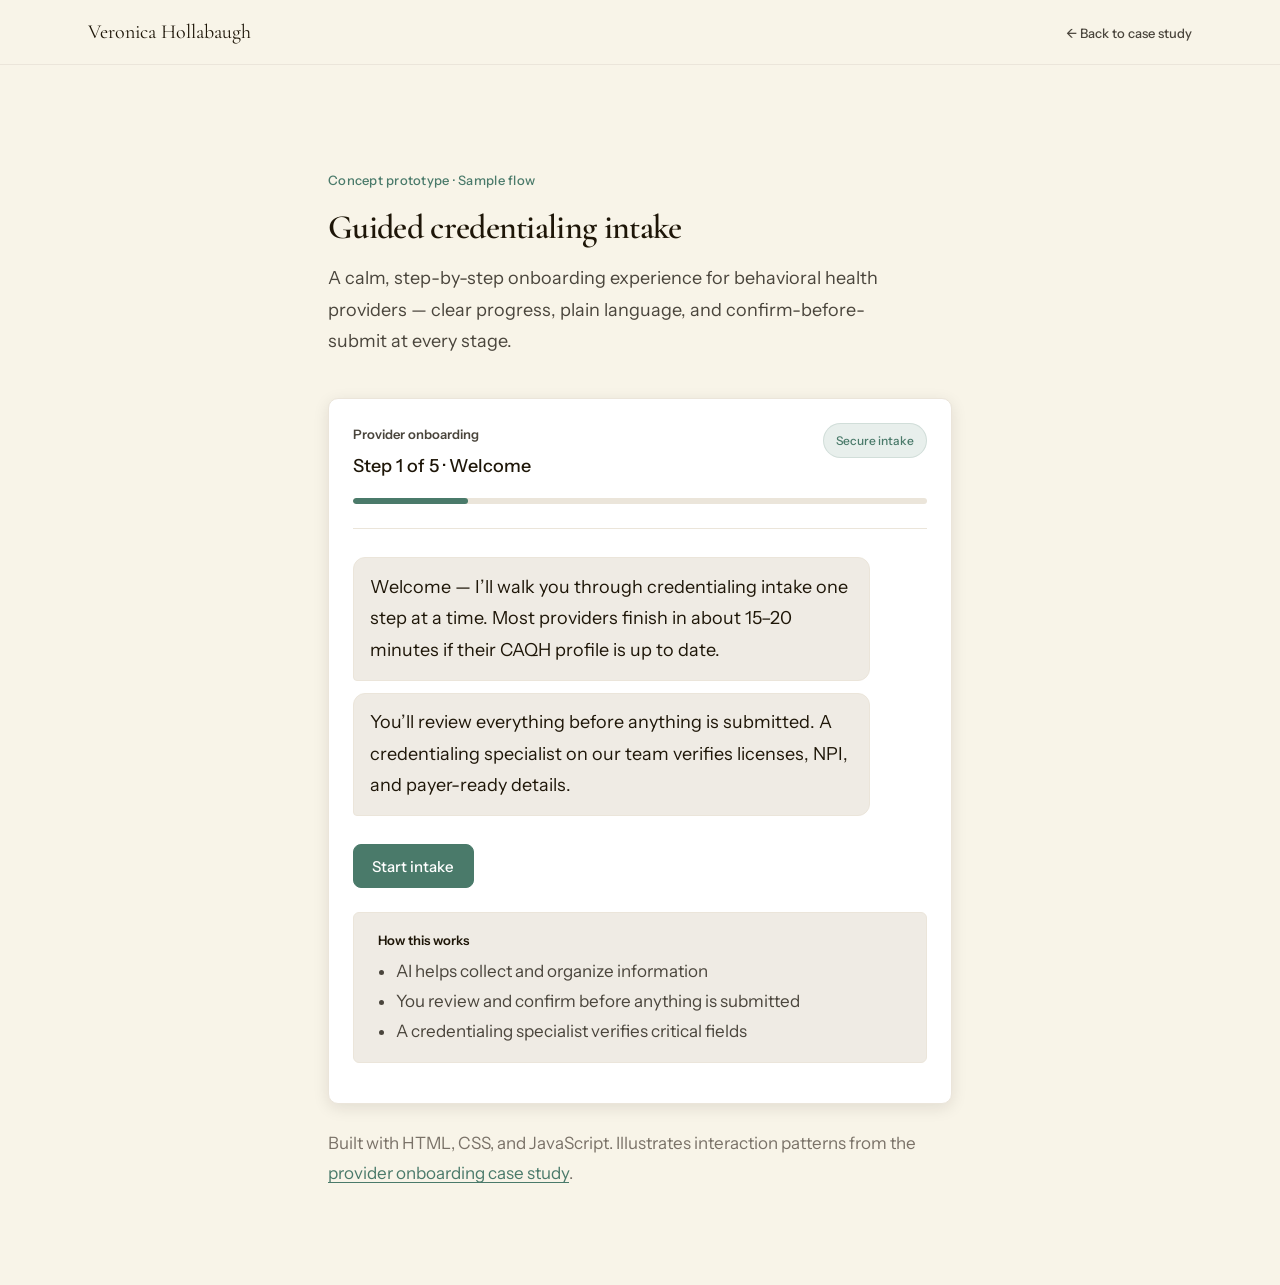
==== onboarding-demo.html @ d5c89fd4 "Add files via upload" ====
<!DOCTYPE html>
<html lang="en">
<head>
  <meta charset="UTF-8">
  <meta name="viewport" content="width=device-width, initial-scale=1.0">
  <meta name="description" content="Interactive concept prototype — AI-assisted conversational provider onboarding intake.">
  <title>Onboarding Prototype — Veronica Hollabaugh</title>
  <link rel="preconnect" href="https://fonts.googleapis.com">
  <link rel="preconnect" href="https://fonts.gstatic.com" crossorigin>
  <link href="https://fonts.googleapis.com/css2?family=Cormorant+Garamond:ital,wght@0,300;0,400;0,600;1,300;1,400&family=DM+Mono:wght@400;500&family=Instrument+Sans:wght@400;500&display=swap" rel="stylesheet">
  <link rel="stylesheet" href="styles.css">
</head>
<body class="demo-page">

  <header class="site-header is-scrolled">
    <div class="container header-inner">
      <a class="logo" href="index.html">Veronica Hollabaugh</a>
      <nav class="site-nav" aria-label="Demo">
        <ul>
          <li><a href="index.html#case-onboarding">← Back to case study</a></li>
        </ul>
      </nav>
    </div>
  </header>

  <main class="demo-main" id="main">
    <div class="container demo-container">
      <div class="demo-intro">
        <p class="demo-eyebrow">Concept prototype · Sample flow</p>
        <h1>Guided credentialing intake</h1>
        <p class="demo-lead">A calm, step-by-step onboarding experience for behavioral health providers — clear progress, plain language, and confirm-before-submit at every stage.</p>
      </div>

      <div class="demo-shell" id="demo-app">
        <div class="demo-shell-header">
          <div class="demo-shell-title-row">
            <div>
              <p class="demo-shell-label">Provider onboarding</p>
              <p class="demo-shell-step" id="step-label">Step 1 of 5 · Welcome</p>
            </div>
            <span class="demo-secure-badge">Secure intake</span>
          </div>
          <div class="demo-progress" role="progressbar" aria-valuemin="0" aria-valuemax="100" aria-valuenow="20" id="progress-bar">
            <span class="demo-progress-fill" id="progress-fill"></span>
          </div>
        </div>

        <div class="demo-chat" id="demo-chat" aria-live="polite"></div>

        <div class="demo-actions" id="demo-actions"></div>

        <div class="demo-trust-panel">
          <p class="demo-trust-title">How this works</p>
          <ul class="demo-trust-list">
            <li>AI helps collect and organize information</li>
            <li>You review and confirm before anything is submitted</li>
            <li>A credentialing specialist verifies critical fields</li>
          </ul>
        </div>
      </div>

      <p class="demo-footnote">Built with HTML, CSS, and JavaScript. Illustrates interaction patterns from the <a href="index.html#case-onboarding">provider onboarding case study</a>.</p>
    </div>
  </main>

  <script>
    (function () {
      'use strict';

      var steps = [
        {
          label: 'Step 1 of 5 · Welcome',
          progress: 20,
          messages: [
            { role: 'assistant', text: 'Welcome — I’ll walk you through credentialing intake one step at a time. Most providers finish in about 15–20 minutes if their CAQH profile is up to date.' },
            { role: 'assistant', text: 'You’ll review everything before anything is submitted. A credentialing specialist on our team verifies licenses, NPI, and payer-ready details.' }
          ],
          actions: [{ label: 'Start intake', primary: true, next: 1 }]
        },
        {
          label: 'Step 2 of 5 · NPI',
          progress: 40,
          messages: [
            { role: 'assistant', text: 'I found an NPI linked to your email. Is <strong>1234567890</strong> correct?' }
          ],
          actions: [
            { label: 'Yes, that’s correct', primary: true, next: 2 },
            { label: 'No, let me enter it', next: 2 }
          ]
        },
        {
          label: 'Step 3 of 5 · License',
          progress: 60,
          messages: [
            { role: 'assistant', text: 'Which Ohio license should we use for your primary practice state? This is required for payer enrollment.' },
            { role: 'user', text: 'PMHNP · Ohio · #APR.CNP.0123456' }
          ],
          actions: [{ label: 'Continue', primary: true, next: 3 }]
        },
        {
          label: 'Step 4 of 5 · Documents',
          progress: 80,
          messages: [
            { role: 'assistant', text: 'Upload your malpractice certificate. I’ll extract policy dates for you to review — nothing submits until you confirm.' },
            { role: 'assistant', text: '<em>Demo:</em> Imagine you uploaded <strong>malpractice_certificate.pdf</strong>.' }
          ],
          actions: [{ label: 'Simulate upload & continue', primary: true, next: 4 }]
        },
        {
          label: 'Step 5 of 5 · Review',
          progress: 100,
          messages: [
            { role: 'assistant', text: 'Review extracted fields before submission:' },
            { role: 'assistant', html: '<ul class="demo-review-list"><li><span>NPI</span><strong>1234567890</strong></li><li><span>License</span><strong>APR.CNP.0123456 · OH</strong></li><li><span>Malpractice expires</span><strong>03/2027</strong></li></ul>' },
            { role: 'assistant', text: 'After you confirm, your file moves to ops review. You’ll see status updates — not silent processing.' }
          ],
          actions: [
            { label: 'Confirm & submit to review', primary: true, next: 5 },
            { label: 'Edit a field', next: 2 }
          ]
        },
        {
          label: 'Submitted · Under review',
          progress: 100,
          messages: [
            { role: 'assistant', text: 'Submitted for credentialing review. Current status: <strong>Under ops review</strong>.' },
            { role: 'assistant', text: 'Next: payer enrollment is separate from credentialing submission — you’ll see blockers if anything is missing for first appointment readiness.' }
          ],
          actions: [{ label: 'Restart demo', primary: true, next: 0 }]
        }
      ];

      var current = 0;
      var chatEl = document.getElementById('demo-chat');
      var actionsEl = document.getElementById('demo-actions');
      var stepLabelEl = document.getElementById('step-label');
      var progressFillEl = document.getElementById('progress-fill');
      var progressBarEl = document.getElementById('progress-bar');

      function renderStep(index) {
        var step = steps[index];
        current = index;
        stepLabelEl.textContent = step.label;
        progressFillEl.style.width = step.progress + '%';
        if (progressBarEl) {
          progressBarEl.setAttribute('aria-valuenow', String(step.progress));
        }
        chatEl.innerHTML = '';

        step.messages.forEach(function (msg) {
          var bubble = document.createElement('div');
          bubble.className = 'demo-bubble demo-bubble-' + msg.role;
          if (msg.html) {
            bubble.innerHTML = msg.html;
          } else {
            bubble.innerHTML = msg.text;
          }
          chatEl.appendChild(bubble);
        });

        actionsEl.innerHTML = '';
        step.actions.forEach(function (action) {
          var btn = document.createElement('button');
          btn.type = 'button';
          btn.className = 'demo-btn' + (action.primary ? ' demo-btn-primary' : ' demo-btn-secondary');
          btn.textContent = action.label;
          btn.addEventListener('click', function () {
            renderStep(action.next);
          });
          actionsEl.appendChild(btn);
        });
      }

      renderStep(0);
    })();
  </script>
</body>
</html>
---- styles.css ----
/* ========================================
   Healthcare Portfolio — Hybrid Editorial
   Light base + Rattlesnake Master dark accents
   ======================================== */

:root {
  /* Light canvas */
  --color-bg: #F8F4E8;
  --color-bg-alt: #EFEBE4;
  --color-bg-card: #FFFFFF;
  --color-text: #1E1608;
  --color-text-muted: #4A453C;
  --color-text-light: #7A7268;
  --color-accent: #4A7A6A;
  --color-accent-light: #E8EFEC;
  --color-border: #DDD5C8;
  --color-border-light: #EBE5DA;

  /* Dark specimen palette */
  --ink: #14181a;
  --charcoal: #1c2428;
  --charcoal-deep: #111412;
  --seafoam: #5d8c7a;
  --seafoam-bright: #a8c8b0;
  --silver: #8aacb8;
  --mist: #c4d8e0;
  --dark-text: #e8ede8;
  --dark-text-muted: #dce5dc;
  --dark-text-dim: #8eaab0;
  --dark-border: #2e3830;

  --font-serif: "Cormorant Garamond", Georgia, "Times New Roman", serif;
  --font-mono: "DM Mono", ui-monospace, monospace;
  --font-ui: "Instrument Sans", system-ui, -apple-system, sans-serif;

  /* Type scale */
  --text-base: 1.125rem;   /* 18px — body */
  --text-sm: 1.0625rem;    /* 17px — secondary */
  --text-lead: 1.25rem;    /* 20px — intro paragraphs */
  --line-body: 1.8;
  --line-prose: 1.75;
  --prose-width: 42rem;    /* ~672px reading column */

  --space-xs: 0.5rem;
  --space-sm: 1rem;
  --space-md: 1.5rem;
  --space-lg: 2.5rem;
  --space-xl: 4rem;
  --space-2xl: 6rem;

  --max-width: 72rem;
  --header-height: 4rem;
  --radius: 0.375rem;
  --radius-lg: 0.625rem;

  --shadow-sm: 0 1px 3px rgba(30, 22, 8, 0.06);
  --shadow-md: 0 4px 16px rgba(30, 22, 8, 0.1);

  --transition: 0.2s ease;
}

/* Reset & Base */

*,
*::before,
*::after {
  box-sizing: border-box;
}

html {
  scroll-behavior: smooth;
  scroll-padding-top: calc(var(--header-height) + 1rem);
}

body {
  margin: 0;
  font-family: var(--font-serif);
  font-size: var(--text-base);
  line-height: var(--line-body);
  color: var(--color-text);
  background-color: var(--color-bg);
  -webkit-font-smoothing: antialiased;
}

img {
  max-width: 100%;
  height: auto;
  display: block;
}

a {
  color: var(--color-accent);
  text-decoration-thickness: 1px;
  text-underline-offset: 0.15em;
  transition: color var(--transition);
}

a:hover {
  color: var(--color-text);
}

h1, h2, h3, h4, h5 {
  font-family: var(--font-serif);
  font-weight: 600;
  line-height: 1.15;
  margin: 0 0 var(--space-sm);
}

h1 {
  font-size: clamp(2.25rem, 5vw, 3.5rem);
  letter-spacing: -0.02em;
}

h2 {
  font-size: clamp(1.75rem, 3.5vw, 2.25rem);
  font-weight: 600;
}

h3 {
  font-size: clamp(1.375rem, 2.5vw, 1.625rem);
  font-weight: 600;
}

h4 {
  font-size: 0.8125rem;
  font-family: var(--font-mono);
  font-weight: 500;
  letter-spacing: 0.1em;
  text-transform: uppercase;
}

p {
  margin: 0 0 var(--space-sm);
}

ul, ol {
  margin: 0 0 var(--space-sm);
  padding-left: 1.25rem;
}

li {
  margin-bottom: 0.35rem;
}

li:last-child {
  margin-bottom: 0;
}

/* Utilities */

.container {
  width: 100%;
  max-width: var(--max-width);
  margin: 0 auto;
  padding: 0 var(--space-md);
}

.skip-link {
  position: absolute;
  top: -100%;
  left: var(--space-sm);
  background: var(--color-accent);
  color: #fff;
  padding: var(--space-xs) var(--space-sm);
  border-radius: var(--radius);
  z-index: 200;
  text-decoration: none;
}

.skip-link:focus {
  top: var(--space-sm);
}

.lead {
  font-family: var(--font-serif);
  font-size: var(--text-lead);
  line-height: 1.65;
  color: var(--color-text);
}

/* Readable sans prose — case studies, cards, lists */
.prose-ui {
  font-family: var(--font-ui);
  font-size: var(--text-base);
  line-height: var(--line-prose);
  color: var(--color-text-muted);
}

.prose-ui li {
  margin-bottom: 0.45rem;
}

.prose-width {
  max-width: var(--prose-width);
}

.eyebrow {
  font-family: var(--font-mono);
  font-size: 0.62rem;
  font-weight: 500;
  letter-spacing: 0.16em;
  text-transform: uppercase;
  color: var(--color-accent);
  margin-bottom: var(--space-md);
}

.subheading {
  font-family: var(--font-mono);
  font-size: 0.62rem;
  font-weight: 500;
  text-transform: uppercase;
  letter-spacing: 0.14em;
  color: var(--color-text-muted);
  margin-top: var(--space-md);
  margin-bottom: var(--space-xs);
}

.subheading:first-child {
  margin-top: 0;
}

/* Header */

.site-header {
  position: sticky;
  top: 0;
  z-index: 100;
  background: rgba(248, 244, 232, 0.92);
  backdrop-filter: blur(10px);
  border-bottom: 1px solid var(--color-border-light);
  transition: background var(--transition), border-color var(--transition);
}

.site-header--over-dark:not(.is-scrolled) {
  background: rgba(20, 24, 26, 0.72);
  border-bottom-color: rgba(168, 200, 184, 0.12);
}

.site-header--over-dark:not(.is-scrolled) .logo {
  color: var(--dark-text);
}

.site-header--over-dark:not(.is-scrolled) .site-nav a {
  color: rgba(232, 237, 232, 0.88);
}

.site-header--over-dark:not(.is-scrolled) .site-nav a:hover {
  color: var(--seafoam-bright);
}

.site-header--over-dark:not(.is-scrolled) .nav-toggle-bar {
  background: var(--dark-text);
}

.site-header.is-scrolled {
  background: rgba(248, 244, 232, 0.95);
  border-bottom-color: var(--color-border-light);
}

.site-header.is-scrolled .logo {
  color: var(--color-text);
}

.site-header.is-scrolled .site-nav a {
  color: var(--color-text-muted);
}

.site-header.is-scrolled .site-nav a:hover {
  color: var(--color-text);
}

.site-header.is-scrolled .nav-toggle-bar {
  background: var(--color-text);
}

.header-inner {
  display: flex;
  align-items: center;
  justify-content: space-between;
  height: var(--header-height);
}

.logo {
  font-family: var(--font-serif);
  font-size: 1.25rem;
  color: var(--color-text);
  text-decoration: none;
}

.logo:hover {
  color: var(--color-accent);
}

.site-nav ul {
  display: flex;
  gap: var(--space-md);
  list-style: none;
  margin: 0;
  padding: 0;
}

.site-nav a {
  font-family: var(--font-ui);
  font-size: 0.8125rem;
  font-weight: 600;
  letter-spacing: 0.06em;
  text-transform: uppercase;
  color: var(--color-text-muted);
  text-decoration: none;
  transition: color var(--transition);
}

.site-nav a:hover {
  color: var(--color-text);
}

.nav-toggle {
  display: none;
  background: none;
  border: none;
  cursor: pointer;
  padding: var(--space-xs);
  flex-direction: column;
  gap: 6px;
}

.nav-toggle-bar {
  display: block;
  width: 22px;
  height: 2px;
  background: var(--color-text);
  transition: transform var(--transition), opacity var(--transition);
}

/* Hero — dark specimen panel */

.hero-dark {
  position: relative;
  background: var(--charcoal);
  overflow: hidden;
  padding: 0;
  border-bottom: 2px solid var(--dark-border);
}

.hero-dark::before {
  content: '';
  position: absolute;
  inset: 0;
  background-image:
    linear-gradient(rgba(180, 210, 190, 0.06) 1px, transparent 1px),
    linear-gradient(90deg, rgba(180, 210, 190, 0.06) 1px, transparent 1px);
  background-size: 32px 32px;
  pointer-events: none;
}

.hero-wash {
  position: absolute;
  inset: 0;
  background: radial-gradient(ellipse 90% 70% at 30% 80%, rgba(93, 140, 122, 0.14) 0%, transparent 70%);
  pointer-events: none;
}

.hero-illustration {
  position: absolute;
  right: -20px;
  top: 0;
  height: 100%;
  width: 50%;
  max-width: 420px;
  opacity: 0.45;
  pointer-events: none;
}

.hero-dark .hero-inner {
  position: relative;
  z-index: 2;
  max-width: 42rem;
  padding: calc(var(--header-height) + var(--space-xl)) 0 var(--space-lg);
}

.specimen-tag {
  display: inline-flex;
  align-items: center;
  gap: 0.5rem;
  font-family: var(--font-mono);
  font-size: 0.64rem;
  letter-spacing: 0.16em;
  text-transform: uppercase;
  color: var(--seafoam);
  margin-bottom: var(--space-md);
}

.specimen-tag::before {
  content: '';
  display: block;
  width: 20px;
  height: 1px;
  background: var(--seafoam);
}

.hero-dark h1 {
  color: #f0f4f0;
  font-weight: 600;
  line-height: 1.05;
}

.hero-dark .hero-lead {
  font-family: var(--font-ui);
  font-size: var(--text-lead);
  font-weight: 500;
  color: var(--dark-text);
  margin-bottom: var(--space-lg);
  line-height: var(--line-prose);
  max-width: 38rem;
}

.hero-actions {
  display: flex;
  flex-wrap: wrap;
  gap: var(--space-sm);
}

/* Facts band */

.facts-band {
  position: relative;
  z-index: 2;
  background: var(--charcoal-deep);
  border-top: 1px solid var(--dark-border);
}

.facts-band-inner {
  display: grid;
  grid-template-columns: repeat(3, 1fr);
  gap: var(--space-md);
  padding: var(--space-md) 0;
}

.fact-item {
  display: flex;
  flex-direction: column;
  gap: 0.25rem;
}

.fact-label {
  font-family: var(--font-mono);
  font-size: 0.58rem;
  letter-spacing: 0.14em;
  text-transform: uppercase;
  color: var(--dark-text-dim);
}

.fact-value {
  font-family: var(--font-serif);
  font-size: var(--text-base);
  font-weight: 300;
  color: var(--mist);
  line-height: 1.45;
}

.hero-inner {
  max-width: 46rem;
}

.hero-lead {
  font-size: var(--text-lead);
  color: var(--color-text-muted);
  margin-bottom: var(--space-lg);
  line-height: var(--line-body);
}

/* Buttons */

.btn {
  display: inline-block;
  font-family: var(--font-mono);
  font-size: 0.62rem;
  font-weight: 500;
  letter-spacing: 0.1em;
  text-transform: uppercase;
  padding: 0.75rem 1.35rem;
  border-radius: var(--radius);
  text-decoration: none;
  transition: background var(--transition), color var(--transition), border-color var(--transition);
}

.btn-primary {
  background: var(--color-accent);
  color: #fff;
}

.btn-primary:hover {
  background: var(--color-text);
  color: #fff;
}

.btn-secondary {
  background: transparent;
  color: var(--color-text);
  border: 1px solid var(--color-border);
}

.btn-secondary:hover {
  border-color: var(--color-text);
  color: var(--color-text);
}

.btn-on-dark.btn-primary {
  background: var(--seafoam);
  color: #fff;
}

.btn-on-dark.btn-primary:hover {
  background: var(--seafoam-bright);
  color: var(--charcoal-deep);
}

.btn-on-dark.btn-secondary {
  color: var(--dark-text);
  border-color: rgba(168, 200, 184, 0.35);
}

.btn-on-dark.btn-secondary:hover {
  border-color: var(--seafoam-bright);
  color: var(--seafoam-bright);
}

/* Sections */

.section {
  padding: var(--space-xl) 0;
}

.section-alt {
  background: var(--color-bg-alt);
}

.section-header {
  margin-bottom: var(--space-lg);
  max-width: var(--prose-width);
}

.section-desc {
  font-family: var(--font-ui);
  color: var(--color-text-muted);
  font-size: var(--text-base);
  line-height: var(--line-prose);
  margin-bottom: 0;
}

/* Problem framing — provider onboarding focus */

.problem-framing-grid {
  display: grid;
  grid-template-columns: repeat(3, 1fr);
  gap: var(--space-md);
  margin-bottom: var(--space-md);
}

.problem-framing-card {
  background: var(--color-bg-card);
  border: 1px solid var(--color-border-light);
  border-top: 3px solid var(--color-accent);
  border-radius: var(--radius-lg);
  padding: var(--space-md);
}

.problem-framing-card h3 {
  font-size: 1.125rem;
  margin-bottom: var(--space-xs);
}

.problem-framing-card p {
  font-family: var(--font-ui);
  font-size: var(--text-sm);
  line-height: var(--line-prose);
  color: var(--color-text-muted);
  margin: 0;
}

.problem-framing-note {
  font-family: var(--font-ui);
  font-size: var(--text-sm);
  font-style: italic;
  color: var(--color-text-light);
  max-width: var(--prose-width);
  margin: 0;
  line-height: var(--line-prose);
}

/* Work flagship callout */

.work-flagship-callout {
  background: var(--charcoal);
  color: var(--dark-text);
  border: 1px solid var(--dark-border);
  border-radius: var(--radius-lg);
  padding: var(--space-md) var(--space-lg);
  margin-bottom: var(--space-lg);
}

.work-flagship-label {
  font-family: var(--font-mono);
  font-size: 0.58rem;
  font-weight: 500;
  letter-spacing: 0.14em;
  text-transform: uppercase;
  color: var(--seafoam);
  margin: 0 0 var(--space-xs);
}

.work-flagship-title {
  font-family: var(--font-serif);
  font-size: 1.375rem;
  font-weight: 600;
  color: #f0f4f0;
  margin: 0 0 var(--space-xs);
}

.work-flagship-desc {
  font-family: var(--font-ui);
  font-size: var(--text-base);
  line-height: var(--line-prose);
  color: var(--dark-text-muted);
  margin: 0 0 var(--space-md);
  max-width: 42rem;
}

.work-flagship-actions {
  display: flex;
  flex-wrap: wrap;
  gap: var(--space-sm);
}

.demo-launch-wrap {
  margin: var(--space-md) 0 0;
}

.validate-intro {
  font-family: var(--font-ui);
  font-size: var(--text-base);
  line-height: var(--line-prose);
  color: var(--color-text-muted);
  margin-bottom: var(--space-sm);
}

/* Interactive onboarding demo page — calm, light, trustworthy */

.demo-page {
  background: var(--color-bg);
}

.demo-page .site-nav ul {
  margin: 0;
  padding: 0;
  list-style: none;
}

.demo-page .site-nav a {
  font-family: var(--font-ui);
  font-size: 0.8125rem;
  font-weight: 500;
  letter-spacing: 0;
  text-transform: none;
  text-decoration: none;
  color: var(--color-text-muted);
}

.demo-page .site-nav a:hover {
  color: var(--color-accent);
}

.demo-main {
  padding: calc(var(--header-height) + var(--space-lg)) 0 var(--space-2xl);
}

.demo-container {
  max-width: 42rem;
}

.demo-intro {
  margin-bottom: var(--space-lg);
}

.demo-eyebrow {
  font-family: var(--font-ui);
  font-size: 0.8125rem;
  font-weight: 500;
  letter-spacing: 0.02em;
  text-transform: none;
  color: var(--color-accent);
  margin: 0 0 var(--space-sm);
}

.demo-intro h1 {
  font-size: clamp(1.75rem, 4vw, 2.125rem);
  margin-bottom: var(--space-sm);
  color: var(--color-text);
}

.demo-lead {
  font-family: var(--font-ui);
  font-size: var(--text-base);
  line-height: var(--line-prose);
  color: var(--color-text-muted);
  margin: 0;
  max-width: 36rem;
}

.demo-shell {
  background: var(--color-bg-card);
  border: 1px solid var(--color-border-light);
  border-radius: var(--radius-lg);
  box-shadow: var(--shadow-md);
  padding: var(--space-md) var(--space-md) var(--space-lg);
  margin-bottom: var(--space-md);
}

.demo-shell-header {
  margin-bottom: var(--space-md);
  padding-bottom: var(--space-md);
  border-bottom: 1px solid var(--color-border-light);
}

.demo-shell-title-row {
  display: flex;
  align-items: flex-start;
  justify-content: space-between;
  gap: var(--space-sm);
  margin-bottom: var(--space-sm);
}

.demo-shell-label {
  font-family: var(--font-ui);
  font-size: 0.8125rem;
  font-weight: 600;
  letter-spacing: 0;
  text-transform: none;
  color: var(--color-text-muted);
  margin: 0;
}

.demo-shell-step {
  font-family: var(--font-ui);
  font-size: var(--text-base);
  font-weight: 500;
  color: var(--color-text);
  margin: 0.2rem 0 0;
}

.demo-secure-badge {
  flex-shrink: 0;
  font-family: var(--font-ui);
  font-size: 0.75rem;
  font-weight: 500;
  color: var(--color-accent);
  background: var(--color-accent-light);
  border: 1px solid rgba(74, 122, 106, 0.15);
  border-radius: 100px;
  padding: 0.35rem 0.75rem;
}

.demo-progress {
  height: 6px;
  background: var(--color-border-light);
  border-radius: 100px;
  overflow: hidden;
}

.demo-progress-fill {
  display: block;
  height: 100%;
  width: 20%;
  background: var(--color-accent);
  border-radius: 100px;
  transition: width 0.3s ease;
}

.demo-chat {
  display: flex;
  flex-direction: column;
  gap: 0.75rem;
  min-height: 14rem;
  margin-bottom: var(--space-md);
  padding: 0.25rem 0;
}

.demo-bubble {
  font-family: var(--font-ui);
  font-size: var(--text-base);
  line-height: var(--line-prose);
  padding: 0.85rem 1rem;
  border-radius: 0.75rem;
  max-width: 90%;
}

.demo-bubble-assistant {
  align-self: flex-start;
  background: var(--color-bg-alt);
  border: 1px solid var(--color-border-light);
  color: var(--color-text);
  border-bottom-left-radius: 0.25rem;
}

.demo-bubble-user {
  align-self: flex-end;
  background: var(--color-accent-light);
  border: 1px solid rgba(74, 122, 106, 0.18);
  color: var(--color-text);
  border-bottom-right-radius: 0.25rem;
}

.demo-review-list {
  list-style: none;
  margin: 0;
  padding: 0;
}

.demo-review-list li {
  display: flex;
  justify-content: space-between;
  gap: 1rem;
  padding: 0.5rem 0;
  border-bottom: 1px solid var(--color-border-light);
  font-size: var(--text-sm);
}

.demo-review-list li:last-child {
  border-bottom: none;
}

.demo-review-list li span {
  color: var(--color-text-muted);
}

.demo-review-list li strong {
  font-weight: 600;
  color: var(--color-text);
}

.demo-actions {
  display: flex;
  flex-wrap: wrap;
  gap: 0.65rem;
  margin-bottom: var(--space-md);
}

.demo-btn {
  font-family: var(--font-ui);
  font-size: 0.9375rem;
  font-weight: 500;
  letter-spacing: 0;
  text-transform: none;
  padding: 0.7rem 1.15rem;
  border-radius: 0.5rem;
  cursor: pointer;
  border: 1px solid var(--color-border);
  background: var(--color-bg-card);
  color: var(--color-text);
  transition: background var(--transition), border-color var(--transition), color var(--transition);
}

.demo-btn-primary {
  background: var(--color-accent);
  border-color: var(--color-accent);
  color: #fff;
}

.demo-btn-primary:hover {
  background: #3d6658;
  border-color: #3d6658;
}

.demo-btn-secondary:hover {
  border-color: var(--color-accent);
  color: var(--color-accent);
  background: var(--color-accent-light);
}

.demo-trust-panel {
  background: var(--color-bg-alt);
  border: 1px solid var(--color-border-light);
  border-radius: var(--radius);
  padding: var(--space-sm) var(--space-md);
}

.demo-trust-title {
  font-family: var(--font-ui);
  font-size: 0.8125rem;
  font-weight: 600;
  color: var(--color-text);
  margin: 0 0 0.35rem;
}

.demo-trust-list {
  margin: 0;
  padding-left: 1.15rem;
  font-family: var(--font-ui);
  font-size: var(--text-sm);
  line-height: 1.6;
  color: var(--color-text-muted);
}

.demo-trust-list li {
  margin-bottom: 0.2rem;
}

.demo-trust-list li:last-child {
  margin-bottom: 0;
}

.demo-footnote {
  font-family: var(--font-ui);
  font-size: var(--text-sm);
  color: var(--color-text-light);
  margin: 0;
}

.demo-footnote a {
  color: var(--color-accent);
}

.case-tabs {
  margin-top: var(--space-md);
}

.case-tabs__bar {
  display: flex;
  flex-wrap: nowrap;
  gap: 0;
  margin-bottom: var(--space-lg);
  border-bottom: 1px solid var(--color-border-light);
  position: sticky;
  top: calc(var(--header-height) - 1px);
  z-index: 20;
  background: var(--color-bg-alt);
  padding-top: 0.25rem;
  overflow-x: auto;
  -webkit-overflow-scrolling: touch;
  scrollbar-width: none;
}

.case-tabs__bar::-webkit-scrollbar {
  display: none;
}

.case-tab {
  font-family: var(--font-mono);
  font-size: 0.58rem;
  font-weight: 500;
  letter-spacing: 0.08em;
  text-transform: uppercase;
  color: var(--color-text-muted);
  background: none;
  border: none;
  border-bottom: 2px solid transparent;
  margin-bottom: -1px;
  padding: 0.75rem 1rem;
  cursor: pointer;
  transition: color var(--transition), border-color var(--transition);
  white-space: nowrap;
}

.case-tab:hover {
  color: var(--color-text);
}

.case-tab[aria-selected="true"] {
  color: var(--color-accent);
  border-bottom-color: var(--color-accent);
}

.case-tab:focus-visible {
  outline: 2px solid var(--color-accent);
  outline-offset: 2px;
}

.case-tabs__panels {
  display: grid;
  grid-template-columns: 1fr;
  align-items: start;
}

.case-tab-panel {
  grid-row: 1;
  grid-column: 1;
  display: none;
  min-width: 0;
}

.case-tab-panel.is-active {
  display: block;
}

.case-tab-panel .case-study {
  padding-top: 0;
  border-top: none;
}

/* About */

.about-grid {
  display: grid;
  grid-template-columns: 1fr 1fr;
  gap: var(--space-xl);
  align-items: start;
}

.about-intro {
  max-width: var(--prose-width);
}

.about-intro p:last-child {
  font-family: var(--font-ui);
  font-size: var(--text-base);
  line-height: var(--line-prose);
  color: var(--color-text-muted);
}

.detail-list {
  list-style: none;
  padding: 0;
}

.detail-list li {
  padding: 0.4rem 0;
  border-bottom: 1px solid var(--color-border-light);
  font-family: var(--font-ui);
  font-size: var(--text-sm);
  color: var(--color-text-muted);
}

.detail-list li:last-child {
  border-bottom: none;
}

.tag-list {
  display: flex;
  flex-wrap: wrap;
  gap: 0.5rem;
  list-style: none;
  padding: 0;
  margin: 0;
}

.tag-list li {
  font-family: var(--font-ui);
  font-size: 0.78rem;
  font-weight: 400;
  padding: 0.3em 0.9em;
  background: var(--color-bg-card);
  color: var(--color-accent);
  border: 1px solid var(--color-border-light);
  border-radius: 2px;
  margin: 0;
  letter-spacing: 0.01em;
}

/* Where I Design */

.where-grid {
  display: grid;
  grid-template-columns: repeat(2, 1fr);
  gap: var(--space-md);
}

.where-label {
  display: block;
  font-family: var(--font-mono);
  font-size: 0.62rem;
  font-weight: 500;
  letter-spacing: 0.14em;
  text-transform: uppercase;
  color: var(--color-accent);
  margin-bottom: var(--space-xs);
}

.where-card {
  background: var(--color-bg-card);
  border: 1px solid var(--color-border-light);
  border-top: 3px solid var(--color-accent);
  border-radius: var(--radius-lg);
  padding: var(--space-md);
}

.where-card::after {
  content: none;
}

.where-card .where-label {
  font-family: var(--font-serif);
  font-size: 1.375rem;
  font-weight: 600;
  letter-spacing: -0.01em;
  text-transform: none;
  color: var(--color-text);
}

.where-card p {
  font-family: var(--font-ui);
  font-size: var(--text-base);
  color: var(--color-text-muted);
  margin: 0;
  line-height: var(--line-prose);
}

/* What Makes My Work Different */

.differentiator-list {
  list-style: none;
  padding: 0;
  margin: 0;
  display: grid;
  gap: var(--space-md);
  max-width: var(--prose-width);
}

.differentiator-list li {
  background: var(--color-bg-card);
  border: 1px solid var(--color-border-light);
  border-radius: var(--radius-lg);
  padding: var(--space-md) var(--space-md) var(--space-md) calc(var(--space-md) + 0.5rem);
  border-left: 3px solid var(--color-accent);
  margin: 0;
}

.differentiator-list strong {
  display: block;
  font-family: var(--font-serif);
  font-size: 1.125rem;
  font-weight: 600;
  color: var(--color-text);
  margin-bottom: 0.4rem;
}

.differentiator-list p {
  font-family: var(--font-ui);
  font-size: var(--text-base);
  color: var(--color-text-muted);
  margin: 0;
  line-height: var(--line-prose);
}

/* Dark panels */

.dark-panel {
  background: var(--charcoal);
  border: 1px solid var(--dark-border);
  border-radius: var(--radius-lg);
  padding: var(--space-lg);
  margin-bottom: var(--space-xl);
  color: var(--dark-text);
}

.dark-panel-flagship {
  background: var(--charcoal);
  position: relative;
  overflow: hidden;
}

.dark-panel-flagship::before {
  content: '';
  position: absolute;
  inset: 0;
  background-image:
    linear-gradient(rgba(180, 210, 190, 0.04) 1px, transparent 1px),
    linear-gradient(90deg, rgba(180, 210, 190, 0.04) 1px, transparent 1px);
  background-size: 32px 32px;
  pointer-events: none;
}

.dark-panel-case {
  margin-top: var(--space-md);
}

.dark-panel .case-header h3,
.dark-panel .flagship-content h3 {
  color: #f0f4f0;
}

.dark-panel .flagship-content h3 a,
.dark-panel .case-header h3 a {
  color: #f0f4f0;
  text-decoration: none;
}

.dark-panel .flagship-content h3 a:hover {
  color: var(--seafoam-bright);
}

.case-summary-dark,
.flagship-desc {
  color: var(--dark-text-muted);
}

.dark-panel .case-header .case-summary-dark,
.dark-panel .case-header .case-context {
  font-family: var(--font-ui);
  font-size: var(--text-base);
  font-weight: 400;
  font-style: normal;
  color: var(--dark-text);
  line-height: var(--line-prose);
  max-width: var(--prose-width);
}

.dark-panel .flagship-desc {
  font-family: var(--font-ui);
  font-size: var(--text-base);
  line-height: var(--line-prose);
  margin-bottom: var(--space-md);
}

.card-meta-dark {
  color: var(--seafoam) !important;
  font-family: var(--font-mono);
  font-size: 0.58rem !important;
  letter-spacing: 0.14em;
}

.diagram-caption-dark {
  color: var(--dark-text-dim) !important;
  font-family: var(--font-mono);
  font-size: 0.58rem !important;
  letter-spacing: 0.14em;
}

/* Flagship Case Study */

.flagship-case {
  position: relative;
  z-index: 1;
  background: transparent;
  border: none;
  border-radius: 0;
  padding: 0;
  margin-bottom: 0;
  box-shadow: none;
}

.flagship-label {
  font-family: var(--font-mono);
  font-size: 0.58rem;
  font-weight: 500;
  letter-spacing: 0.16em;
  text-transform: uppercase;
  color: var(--seafoam);
  margin-bottom: var(--space-md);
  display: inline-flex;
  align-items: center;
  gap: 0.5rem;
}

.flagship-label::before {
  content: '';
  display: block;
  width: 16px;
  height: 1px;
  background: var(--seafoam);
}

.flagship-label-concept {
  color: var(--silver);
}

.flagship-label-concept::before {
  background: var(--silver);
}

.flagship-subtitle {
  font-family: var(--font-serif);
  font-size: var(--text-lead);
  font-weight: 300;
  font-style: italic;
  color: var(--seafoam-bright);
  line-height: 1.55;
  margin-bottom: var(--space-sm);
}

.case-subtitle {
  font-family: var(--font-serif);
  font-size: var(--text-base);
  font-weight: 300;
  font-style: italic;
  color: var(--color-text-muted);
  line-height: 1.65;
  margin-top: 0.25rem;
}

.case-subtitle-dark {
  color: var(--seafoam-bright);
  font-family: var(--font-ui);
  font-size: var(--text-lead);
  font-weight: 400;
  font-style: normal;
  line-height: var(--line-prose);
}

.case-context {
  font-family: var(--font-ui);
  font-size: var(--text-sm);
  line-height: var(--line-prose);
  margin-top: 0.75rem;
  margin-bottom: 0;
}

.dark-panel-concept {
  border-color: rgba(138, 172, 184, 0.25);
}

.onboarding-preview-flow .pipeline-node {
  font-size: 0.75rem;
}

.onboarding-pathway {
  flex-wrap: wrap;
  gap: 0.35rem;
}

.onboarding-pathway .pipeline-node {
  min-width: 6.5rem;
  flex: 0 1 auto;
  font-size: 0.75rem;
}

.dark-panel-inset {
  margin-top: var(--space-lg);
  margin-bottom: var(--space-lg);
  background: var(--charcoal-deep);
  border-color: var(--dark-border);
}

.section-label-dark {
  font-family: var(--font-mono);
  font-size: 0.62rem;
  font-weight: 500;
  letter-spacing: 0.14em;
  text-transform: uppercase;
  color: var(--seafoam);
  margin-bottom: var(--space-md);
}

/* Automation boundaries */

.boundary-grid {
  display: grid;
  grid-template-columns: 1fr 1fr;
  gap: var(--space-md);
}

.boundary-heading {
  font-family: var(--font-mono);
  font-size: 0.58rem;
  letter-spacing: 0.12em;
  text-transform: uppercase;
  color: var(--dark-text-dim);
  margin-bottom: var(--space-sm);
}

.boundary-list {
  list-style: none;
  padding: 0;
  margin: 0;
}

.boundary-list li {
  font-family: var(--font-ui);
  font-size: var(--text-base);
  color: var(--dark-text-muted);
  padding: 0.45rem 0;
  padding-left: 1rem;
  position: relative;
  border-bottom: 1px solid var(--dark-border);
  margin: 0;
  line-height: var(--line-prose);
}

.boundary-list li::before {
  content: "→";
  position: absolute;
  left: 0;
  color: var(--seafoam);
  font-size: 0.75rem;
}

.boundary-list li:last-child {
  border-bottom: none;
}

.boundary-col-ai .boundary-heading {
  color: var(--seafoam);
}

.boundary-col-human .boundary-heading {
  color: var(--silver);
}

/* Interaction patterns */

.pattern-list {
  list-style: none;
  padding: 0;
  margin: 0;
  counter-reset: patterns;
}

.pattern-list li {
  padding: var(--space-sm) 0;
  border-bottom: 1px solid var(--color-border-light);
  margin: 0;
  counter-increment: patterns;
}

.pattern-list li:last-child {
  border-bottom: none;
}

.pattern-list strong {
  display: block;
  font-family: var(--font-serif);
  font-size: 1.0625rem;
  font-weight: 600;
  color: var(--color-text);
  margin-bottom: 0.3rem;
}

.pattern-list strong::before {
  content: counter(patterns, decimal-leading-zero) " · ";
  font-family: var(--font-mono);
  font-size: 0.62rem;
  letter-spacing: 0.06em;
  color: var(--color-accent);
}

.pattern-list p {
  font-family: var(--font-ui);
  font-size: var(--text-base);
  color: var(--color-text-muted);
  margin: 0;
  line-height: var(--line-prose);
}

/* Decision list */
.decision-list {
  list-style: none;
  padding: 0;
  margin: 0;
}

.decision-list li {
  font-family: var(--font-ui);
  font-size: var(--text-base);
  line-height: var(--line-prose);
  color: var(--color-text-muted);
  padding: 0.65rem 0;
  border-bottom: 1px solid var(--color-border-light);
  margin: 0;
}

.decision-list li:last-child {
  border-bottom: none;
}

.decision-list strong {
  font-family: var(--font-ui);
  font-weight: 600;
  color: var(--color-text);
}

/* Conversion funnel */
.funnel-note {
  font-family: var(--font-mono);
  font-size: 0.58rem;
  letter-spacing: 0.08em;
  text-transform: uppercase;
  color: var(--color-text-light);
  margin-bottom: var(--space-sm);
}

.funnel-diagram {
  display: flex;
  align-items: stretch;
  flex-wrap: wrap;
  gap: 0.35rem;
  margin-bottom: var(--space-sm);
}

.funnel-step {
  flex: 1;
  min-width: 7rem;
  background: var(--color-bg-card);
  border: 1px solid var(--color-border-light);
  border-radius: var(--radius);
  padding: 0.65rem 0.75rem;
}

.funnel-step-start {
  border-top: 3px solid var(--color-accent);
}

.funnel-step-goal {
  border-color: var(--color-accent);
  background: var(--color-accent-light);
}

.funnel-label {
  display: block;
  font-family: var(--font-serif);
  font-size: 0.9375rem;
  font-weight: 600;
  color: var(--color-text);
  margin-bottom: 0.25rem;
}

.funnel-detail {
  display: block;
  font-family: var(--font-ui);
  font-size: 0.8125rem;
  color: var(--color-text-muted);
  line-height: 1.4;
}

.funnel-risk {
  color: var(--color-accent);
  font-size: 0.75rem;
}

.funnel-arrow {
  align-self: center;
  width: 1rem;
  height: 2px;
  background: var(--color-border);
  flex-shrink: 0;
  position: relative;
}

.funnel-arrow::after {
  content: "";
  position: absolute;
  right: 0;
  top: 50%;
  transform: translateY(-50%);
  border: 4px solid transparent;
  border-left-color: var(--color-border);
}

.funnel-insight {
  font-family: var(--font-ui);
  font-size: var(--text-sm);
  font-style: italic;
  color: var(--color-text-muted);
  margin: 0;
  line-height: var(--line-prose);
}

/* Case study kit — journey, diagnostic, trust, human-owned */
.case-study-kit {
  margin-top: var(--space-lg);
  margin-bottom: var(--space-lg);
}

.kit-intro {
  font-family: var(--font-ui);
  font-size: var(--text-sm);
  color: var(--dark-text-dim);
  margin-bottom: var(--space-md);
  line-height: var(--line-prose);
}

.kit-section-gap {
  margin-top: var(--space-lg);
}

.kit-two-col {
  display: grid;
  grid-template-columns: 1fr 1fr;
  gap: var(--space-lg);
}

/* Provider journey map */
.journey-map {
  display: flex;
  align-items: stretch;
  gap: 0.25rem;
  overflow-x: auto;
  padding-bottom: var(--space-xs);
}

.journey-stage {
  flex: 1;
  min-width: 7.5rem;
  background: rgba(28, 36, 40, 0.85);
  border: 1px solid var(--dark-border);
  border-radius: var(--radius);
  padding: 0.65rem 0.75rem;
  display: flex;
  flex-direction: column;
  gap: 0.35rem;
}

.journey-stage-goal {
  border-color: var(--seafoam);
  background: rgba(93, 140, 122, 0.12);
}

.journey-phase {
  font-family: var(--font-mono);
  font-size: 0.58rem;
  font-weight: 500;
  letter-spacing: 0.12em;
  text-transform: uppercase;
  color: var(--seafoam);
}

.journey-goal {
  font-family: var(--font-serif);
  font-size: 0.9375rem;
  font-weight: 600;
  color: var(--cream);
  line-height: 1.25;
}

.journey-feeling {
  font-family: var(--font-ui);
  font-size: 0.75rem;
  color: var(--dark-text-dim);
}

.journey-feeling-risk {
  color: #c4a860;
}

.journey-feeling-good {
  color: var(--seafoam-bright);
}

.journey-touch {
  font-family: var(--font-mono);
  font-size: 0.52rem;
  letter-spacing: 0.04em;
  color: var(--silver);
  margin-top: auto;
  padding-top: 0.25rem;
}

.journey-connector {
  align-self: center;
  width: 0.75rem;
  height: 2px;
  background: var(--dark-border);
  flex-shrink: 0;
  position: relative;
}

.journey-connector::after {
  content: "";
  position: absolute;
  right: 0;
  top: 50%;
  transform: translateY(-50%);
  border: 3px solid transparent;
  border-left-color: var(--dark-border);
}

/* Funnel diagnostic table */
.diagnostic-table-wrap {
  border: 1px solid var(--dark-border);
  border-radius: var(--radius);
  overflow: hidden;
}

.diagnostic-header,
.diagnostic-row {
  display: grid;
  grid-template-columns: 1.1fr 1.3fr 1.4fr;
  gap: var(--space-sm);
  padding: 0.65rem 0.85rem;
  align-items: start;
}

.diagnostic-header {
  background: rgba(17, 20, 18, 0.65);
  font-family: var(--font-mono);
  font-size: 0.52rem;
  font-weight: 500;
  letter-spacing: 0.12em;
  text-transform: uppercase;
  color: var(--dark-text-dim);
  border-bottom: 1px solid var(--dark-border);
}

.diagnostic-row {
  font-family: var(--font-ui);
  font-size: 0.8125rem;
  line-height: 1.45;
  color: var(--dark-text-muted);
  border-bottom: 1px solid var(--dark-border);
}

.diagnostic-row:last-child {
  border-bottom: none;
}

.diagnostic-row-highlight {
  background: rgba(93, 140, 122, 0.08);
  border-left: 3px solid var(--seafoam);
}

.diag-stage {
  font-weight: 500;
  color: var(--dark-text);
}

.diag-signal {
  color: #c4a860;
}

.diag-response {
  color: var(--seafoam-bright);
}

/* Product before / after */
.product-before-after {
  display: grid;
  grid-template-columns: 1fr 1fr;
  gap: var(--space-md);
}

.pba-col {
  border-radius: var(--radius-lg);
  padding: var(--space-md);
  border: 1px solid var(--color-border-light);
}

.pba-before {
  background: var(--color-bg);
}

.pba-after {
  background: var(--color-accent-light);
  border-color: rgba(74, 122, 106, 0.25);
}

.pba-col h5 {
  font-family: var(--font-mono);
  font-size: 0.62rem;
  font-weight: 500;
  letter-spacing: 0.12em;
  text-transform: uppercase;
  margin-bottom: var(--space-sm);
}

.pba-before h5 {
  color: var(--color-text-light);
}

.pba-after h5 {
  color: var(--color-accent);
}

.pba-col ul {
  font-family: var(--font-ui);
  font-size: var(--text-sm);
  line-height: var(--line-prose);
  color: var(--color-text-muted);
  margin: 0;
  padding-left: 1.1rem;
}

.pba-after ul {
  color: var(--color-text);
}

/* Trust language samples */
.trust-samples {
  display: flex;
  flex-direction: column;
  gap: var(--space-sm);
}

.trust-sample {
  margin: 0;
  padding: 0.75rem 0.85rem;
  background: rgba(28, 36, 40, 0.85);
  border-left: 3px solid var(--seafoam);
  border-radius: 0 var(--radius) var(--radius) 0;
}

.trust-context {
  display: block;
  font-family: var(--font-mono);
  font-size: 0.52rem;
  letter-spacing: 0.1em;
  text-transform: uppercase;
  color: var(--seafoam);
  margin-bottom: 0.35rem;
}

.trust-sample p {
  font-family: var(--font-ui);
  font-size: var(--text-sm);
  font-style: italic;
  color: var(--dark-text-muted);
  margin: 0;
  line-height: var(--line-prose);
}

/* Human-owned list */
.human-owned-list {
  list-style: none;
  padding: 0;
  margin: 0;
}

.human-owned-list li {
  font-family: var(--font-ui);
  font-size: var(--text-sm);
  line-height: var(--line-prose);
  color: var(--dark-text-muted);
  padding: 0.55rem 0;
  border-bottom: 1px solid var(--dark-border);
  margin: 0;
}

.human-owned-list li:last-child {
  border-bottom: none;
}

.human-owned-label {
  display: block;
  font-family: var(--font-mono);
  font-size: 0.58rem;
  font-weight: 500;
  letter-spacing: 0.08em;
  text-transform: uppercase;
  color: var(--silver);
  margin-bottom: 0.2rem;
}

/* Prototype screens */

.proto-intro {
  font-family: var(--font-ui);
  font-size: var(--text-sm);
  color: var(--dark-text-dim);
  margin-bottom: var(--space-md);
  line-height: var(--line-prose);
}

.prototype-grid {
  display: grid;
  grid-template-columns: repeat(2, 1fr);
  gap: var(--space-md);
}

.proto-card-wide {
  grid-column: 1 / -1;
}

.proto-progress {
  margin-bottom: var(--space-sm);
}

.proto-progress-label {
  display: block;
  font-family: var(--font-mono);
  font-size: 0.52rem;
  letter-spacing: 0.1em;
  text-transform: uppercase;
  color: var(--dark-text-dim);
  margin-bottom: 0.35rem;
}

.proto-progress-bar {
  display: block;
  height: 3px;
  background: var(--dark-border);
  border-radius: 2px;
  overflow: hidden;
}

.proto-progress-fill {
  display: block;
  height: 100%;
  width: 38%;
  background: var(--seafoam);
  border-radius: 2px;
}

.proto-trust,
.proto-action {
  font-family: var(--font-mono);
  font-size: 0.52rem;
  letter-spacing: 0.06em;
  text-transform: uppercase;
  color: var(--seafoam);
  margin: var(--space-sm) 0 0;
  line-height: 1.5;
}

.proto-action {
  color: var(--silver);
}

.proto-source {
  font-family: var(--font-mono);
  font-size: 0.52rem;
  letter-spacing: 0.06em;
  color: var(--dark-text-dim);
  margin-bottom: var(--space-sm);
}

.proto-meta-row {
  display: flex;
  flex-wrap: wrap;
  gap: 0.75rem;
  font-family: var(--font-mono);
  font-size: 0.52rem;
  letter-spacing: 0.06em;
  text-transform: uppercase;
  color: var(--dark-text-dim);
  margin-bottom: var(--space-sm);
  padding-bottom: var(--space-sm);
  border-bottom: 1px solid var(--dark-border);
}

.proto-bubble strong {
  font-weight: 600;
  color: var(--dark-text);
}

/* Ops review queue mock */
.ops-queue {
  display: flex;
  flex-direction: column;
  gap: 0.5rem;
}

.ops-row {
  display: grid;
  grid-template-columns: 1.4fr 1fr 1.2fr 1fr;
  gap: 0.75rem;
  align-items: center;
  padding: 0.65rem 0.75rem;
  background: rgba(17, 20, 18, 0.5);
  border: 1px solid var(--dark-border);
  border-radius: var(--radius);
  font-size: 0.75rem;
}

.ops-row-active {
  border-color: var(--seafoam);
  background: rgba(93, 140, 122, 0.08);
}

.ops-name {
  display: block;
  font-family: var(--font-serif);
  font-size: 0.875rem;
  color: var(--dark-text);
  margin-bottom: 0.15rem;
}

.ops-id {
  font-family: var(--font-mono);
  font-size: 0.52rem;
  color: var(--dark-text-dim);
  letter-spacing: 0.04em;
}

.ops-status {
  font-family: var(--font-mono);
  font-size: 0.58rem;
  letter-spacing: 0.06em;
  text-transform: uppercase;
  color: var(--seafoam-bright);
}

.ops-flag {
  font-family: var(--font-ui);
  font-size: 0.75rem;
  color: #c4a860;
}

.ops-flag-clear {
  color: var(--dark-text-dim);
}

.ops-assignee {
  font-family: var(--font-mono);
  font-size: 0.52rem;
  color: var(--dark-text-dim);
}

/* Metrics table */
.metrics-intro {
  font-family: var(--font-ui);
  font-size: var(--text-sm);
  color: var(--color-text-muted);
  margin-bottom: var(--space-sm);
}

.metrics-table-wrap {
  overflow-x: auto;
}

.metrics-table {
  width: 100%;
  border-collapse: collapse;
  font-family: var(--font-ui);
  font-size: var(--text-sm);
}

.metrics-table th,
.metrics-table td {
  padding: 0.65rem 0.75rem;
  text-align: left;
  vertical-align: top;
  border-bottom: 1px solid var(--color-border-light);
  line-height: var(--line-prose);
}

.metrics-table th {
  font-family: var(--font-mono);
  font-size: 0.58rem;
  font-weight: 500;
  letter-spacing: 0.1em;
  text-transform: uppercase;
  color: var(--color-accent);
  width: 28%;
}

.metrics-table td:first-child {
  font-weight: 500;
  color: var(--color-text);
  white-space: nowrap;
}

.metrics-table td:last-child {
  color: var(--color-text-muted);
}

.metrics-table tr:last-child th,
.metrics-table tr:last-child td {
  border-bottom: none;
}

.proto-card {
  background: rgba(28, 36, 40, 0.85);
  border: 1px solid var(--dark-border);
  border-radius: var(--radius);
  overflow: hidden;
}

.proto-card-header {
  display: flex;
  flex-direction: column;
  gap: 0.2rem;
  padding: 0.75rem var(--space-sm);
  border-bottom: 1px solid var(--dark-border);
  background: rgba(17, 20, 18, 0.6);
}

.proto-label {
  font-family: var(--font-mono);
  font-size: 0.52rem;
  letter-spacing: 0.14em;
  text-transform: uppercase;
  color: var(--seafoam);
}

.proto-title {
  font-family: var(--font-serif);
  font-size: 1rem;
  font-weight: 600;
  color: var(--cream);
}

.proto-body {
  padding: var(--space-sm);
}

.proto-prompt {
  font-family: var(--font-serif);
  font-size: 0.9375rem;
  color: var(--dark-text);
  margin-bottom: var(--space-sm);
  line-height: 1.4;
}

/* Chat bubbles */

.proto-chat {
  display: flex;
  flex-direction: column;
  gap: 0.5rem;
}

.proto-bubble {
  font-size: 0.8125rem;
  line-height: 1.5;
  padding: 0.55rem 0.75rem;
  border-radius: var(--radius);
  max-width: 95%;
}

.proto-bubble-assistant {
  background: rgba(93, 140, 122, 0.18);
  border: 1px solid rgba(93, 140, 122, 0.35);
  color: var(--dark-text-muted);
  align-self: flex-start;
}

.proto-bubble-user {
  background: rgba(138, 172, 184, 0.12);
  border: 1px solid rgba(138, 172, 184, 0.25);
  color: var(--mist);
  align-self: flex-end;
  font-family: var(--font-mono);
  font-size: 0.72rem;
}

/* Field review rows */

.proto-fields {
  display: flex;
  flex-direction: column;
  gap: 0;
}

.proto-field-row {
  display: grid;
  grid-template-columns: 1fr 1fr auto;
  gap: 0.5rem;
  align-items: center;
  padding: 0.5rem 0;
  border-bottom: 1px solid var(--dark-border);
  font-size: 0.75rem;
}

.proto-field-row:last-child {
  border-bottom: none;
}

.proto-field-name {
  font-family: var(--font-mono);
  font-size: 0.58rem;
  letter-spacing: 0.06em;
  text-transform: uppercase;
  color: var(--dark-text-dim);
}

.proto-field-value {
  font-family: var(--font-mono);
  font-size: 0.72rem;
  color: var(--dark-text);
}

.proto-status {
  font-family: var(--font-mono);
  font-size: 0.5rem;
  letter-spacing: 0.08em;
  text-transform: uppercase;
  padding: 0.2rem 0.45rem;
  border-radius: 2px;
  white-space: nowrap;
}

.proto-status-confirmed {
  background: rgba(93, 140, 122, 0.25);
  color: var(--seafoam-bright);
  border: 1px solid rgba(93, 140, 122, 0.4);
}

.proto-status-review {
  background: rgba(160, 120, 32, 0.15);
  color: #c4a860;
  border: 1px solid rgba(160, 120, 32, 0.35);
}

.proto-status-missing {
  background: rgba(138, 172, 184, 0.12);
  color: var(--silver);
  border: 1px solid rgba(138, 172, 184, 0.3);
}

/* Status tracker */

.proto-tracker {
  display: flex;
  flex-direction: column;
  gap: 0;
  margin-bottom: var(--space-sm);
}

.proto-stage {
  display: flex;
  align-items: center;
  gap: 0.6rem;
  font-family: var(--font-serif);
  font-size: 0.875rem;
  color: var(--dark-text-dim);
  padding: 0.45rem 0;
  border-bottom: 1px solid var(--dark-border);
}

.proto-stage:last-child {
  border-bottom: none;
}

.proto-stage-dot {
  width: 8px;
  height: 8px;
  border-radius: 50%;
  border: 1px solid var(--dark-text-dim);
  flex-shrink: 0;
}

.proto-stage-done {
  color: var(--dark-text-muted);
}

.proto-stage-done .proto-stage-dot {
  background: var(--seafoam);
  border-color: var(--seafoam);
}

.proto-stage-active {
  color: var(--cream);
  font-weight: 600;
}

.proto-stage-active .proto-stage-dot {
  background: var(--seafoam-bright);
  border-color: var(--seafoam-bright);
  box-shadow: 0 0 0 3px rgba(93, 140, 122, 0.25);
}

.proto-blocker {
  background: rgba(17, 20, 18, 0.65);
  border-left: 3px solid var(--seafoam);
  padding: 0.65rem 0.85rem;
  margin-top: 0.25rem;
}

.proto-blocker-label {
  display: block;
  font-family: var(--font-mono);
  font-size: 0.52rem;
  letter-spacing: 0.12em;
  text-transform: uppercase;
  color: var(--seafoam);
  margin-bottom: 0.25rem;
}

.proto-blocker p {
  font-size: 0.8125rem;
  color: var(--dark-text-muted);
  margin: 0;
  line-height: 1.5;
}

/* Readiness checklist */

.proto-checklist {
  list-style: none;
  padding: 0;
  margin: 0;
}

.proto-check {
  font-size: 0.8125rem;
  color: var(--dark-text-dim);
  padding: 0.45rem 0;
  padding-left: 1.35rem;
  position: relative;
  border-bottom: 1px solid var(--dark-border);
  line-height: 1.45;
}

.proto-check:last-child {
  border-bottom: none;
}

.proto-check::before {
  content: "○";
  position: absolute;
  left: 0;
  font-size: 0.75rem;
  color: var(--dark-text-dim);
}

.proto-check-done {
  color: var(--dark-text-muted);
}

.proto-check-done::before {
  content: "✓";
  color: var(--seafoam);
}

.proto-check-pending::before {
  content: "◐";
  color: var(--silver);
}

.proto-check-blocked {
  color: var(--silver);
  font-style: italic;
}

.proto-check-blocked::before {
  content: "!";
  color: #c4a860;
}

.flagship-inner {
  display: grid;
  grid-template-columns: 1fr 1.1fr;
  gap: var(--space-xl);
  align-items: start;
}

.flagship-content h3 {
  font-size: clamp(1.5rem, 3vw, 1.875rem);
  margin-bottom: var(--space-sm);
}

.flagship-content h3 a {
  color: var(--cream);
  text-decoration: none;
}

.flagship-content h3 a:hover {
  color: var(--seafoam-bright);
}

.flagship-desc {
  font-family: var(--font-ui);
  font-size: var(--text-base);
  line-height: var(--line-prose);
  margin-bottom: var(--space-md);
}

.flagship-visual {
  background: rgba(17, 20, 18, 0.55);
  border: 1px solid var(--dark-border);
  border-radius: var(--radius-lg);
  padding: var(--space-md);
}

.more-work-heading {
  font-family: var(--font-mono);
  font-size: 0.58rem;
  font-weight: 500;
  text-transform: uppercase;
  letter-spacing: 0.14em;
  color: var(--color-text-light);
  margin-bottom: var(--space-md);
}

.work-cards-secondary {
  margin-bottom: var(--space-2xl);
}

/* Diagrams — shared */

.pipeline-node-dark {
  background: rgba(28, 36, 40, 0.9);
  border-color: var(--dark-border);
  color: var(--dark-text);
}

.pipeline-node-dark .node-num,
.pipeline-node-dark .node-tag {
  color: var(--seafoam);
}

.pipeline-node-accent {
  background: var(--seafoam);
  border-color: var(--seafoam);
  color: #fff;
}

.pipeline-arrow-dark {
  background: var(--dark-border);
}

.pipeline-arrow-dark::after {
  border-left-color: var(--dark-border);
}

.attune-preview-flow .pipeline-arrow-dark::after {
  border-top-color: var(--dark-border);
  border-left-color: transparent;
}

.loop-node-dark {
  background: rgba(28, 36, 40, 0.85);
  border-color: var(--dark-border);
}

.loop-node-dark .loop-label {
  color: var(--dark-text);
}

.loop-node-dark .loop-detail {
  color: var(--dark-text-dim);
}

.case-diagram-dark {
  background: rgba(17, 20, 18, 0.5);
  border-color: var(--dark-border);
  margin-bottom: 0;
}

.dark-panel .loop-center {
  background: var(--seafoam);
  box-shadow: 0 0 0 4px var(--charcoal);
}

.diagram-caption {
  font-family: var(--font-mono);
  font-size: 0.58rem;
  font-weight: 500;
  letter-spacing: 0.14em;
  text-transform: uppercase;
  color: var(--color-text-light);
  margin-bottom: var(--space-sm);
}

.diagram-pipeline {
  display: flex;
  align-items: stretch;
  flex-wrap: wrap;
  gap: 0.35rem;
}

.pipeline-node {
  flex: 1;
  min-width: 5.5rem;
  background: var(--color-bg-card);
  border: 1px solid var(--color-border);
  border-radius: var(--radius);
  padding: 0.65rem 0.75rem;
  font-size: 0.8125rem;
  font-weight: 500;
  color: var(--color-text);
  line-height: 1.35;
  display: flex;
  flex-direction: column;
  gap: 0.2rem;
}

.pipeline-node-accent {
  background: var(--color-accent);
  border-color: var(--color-accent);
  color: #fff;
}

.pipeline-node-accent .node-num,
.pipeline-node-accent .node-tag {
  color: rgba(255, 255, 255, 0.75);
}

.pipeline-node-problem {
  border-color: #C4A89A;
  background: #FAF6F3;
}

.node-num {
  font-size: 0.6875rem;
  font-weight: 600;
  color: var(--color-accent);
  letter-spacing: 0.04em;
}

.node-tag {
  display: block;
  font-size: 0.6875rem;
  font-weight: 600;
  text-transform: uppercase;
  letter-spacing: 0.05em;
  color: var(--color-accent);
  margin-bottom: 0.15rem;
}

.pipeline-arrow {
  align-self: center;
  width: 1.25rem;
  height: 2px;
  background: var(--color-border);
  position: relative;
  flex-shrink: 0;
}

.pipeline-arrow::after {
  content: "";
  position: absolute;
  right: 0;
  top: 50%;
  transform: translateY(-50%);
  border: 4px solid transparent;
  border-left-color: var(--color-border);
}

.attune-preview-flow {
  flex-direction: column;
  gap: 0.5rem;
}

.attune-preview-flow .pipeline-node {
  min-width: 100%;
  flex-direction: row;
  align-items: center;
  gap: 0.75rem;
}

.attune-preview-flow .pipeline-arrow {
  width: 2px;
  height: 0.75rem;
  margin: 0 auto;
}

.attune-preview-flow .pipeline-arrow::after {
  right: auto;
  left: 50%;
  top: 100%;
  transform: translateX(-50%);
  border: 4px solid transparent;
  border-top-color: var(--color-border);
  border-left-color: transparent;
}

/* Case study diagrams */

.case-diagram {
  background: var(--color-bg-card);
  border: 1px solid var(--color-border-light);
  border-radius: var(--radius-lg);
  padding: var(--space-md);
  margin-bottom: var(--space-lg);
}

.intervention-flow,
.content-pipeline {
  flex-wrap: nowrap;
}

/* Care loop diagram */

.care-loop {
  position: relative;
  display: grid;
  grid-template-columns: 1fr 1fr;
  grid-template-rows: auto auto;
  gap: var(--space-md);
  max-width: 32rem;
  margin: 0 auto;
  padding: var(--space-sm);
}

.loop-node {
  background: var(--color-accent-light);
  border: 1px solid var(--color-border);
  border-radius: var(--radius);
  padding: var(--space-sm);
  text-align: center;
}

.loop-label {
  display: block;
  font-size: 0.875rem;
  font-weight: 600;
  color: var(--color-text);
  margin-bottom: 0.2rem;
}

.loop-detail {
  display: block;
  font-size: 0.75rem;
  color: var(--color-text-muted);
}

.loop-node-1 { grid-column: 1; grid-row: 1; }
.loop-node-2 { grid-column: 2; grid-row: 1; }
.loop-node-3 { grid-column: 1; grid-row: 2; }
.loop-node-4 { grid-column: 2; grid-row: 2; }

.loop-center {
  position: absolute;
  top: 50%;
  left: 50%;
  transform: translate(-50%, -50%);
  width: 7rem;
  height: 7rem;
  border-radius: 50%;
  background: var(--color-accent);
  color: #fff;
  font-size: 0.8125rem;
  font-weight: 600;
  display: flex;
  align-items: center;
  justify-content: center;
  text-align: center;
  padding: var(--space-xs);
  line-height: 1.3;
  box-shadow: 0 0 0 4px var(--color-bg-card);
}

.case-diagram-loop {
  padding: var(--space-lg) var(--space-md);
}

/* AI Workflow Pipeline */

.ai-workflow-pipeline {
  display: flex;
  align-items: stretch;
  gap: 0;
  overflow-x: auto;
  padding-bottom: var(--space-xs);
}

.workflow-step-card {
  flex: 1;
  min-width: 10rem;
  background: var(--color-bg-card);
  border: 1px solid var(--color-border-light);
  border-radius: var(--radius-lg);
  padding: var(--space-md);
}

.workflow-step-card-accent {
  border-color: var(--color-accent);
  background: var(--color-accent-light);
}

.workflow-step-num {
  display: block;
  font-family: var(--font-serif);
  font-size: 1.25rem;
  color: var(--color-accent);
  margin-bottom: 0.35rem;
}

.workflow-step-card h3 {
  font-family: var(--font-mono);
  font-size: 0.72rem;
  font-weight: 500;
  letter-spacing: 0.08em;
  text-transform: uppercase;
  margin-bottom: var(--space-xs);
}

.workflow-connector-h {
  align-self: center;
  width: 1.5rem;
  height: 2px;
  background: var(--color-border);
  flex-shrink: 0;
  position: relative;
}

.workflow-connector-h::after {
  content: "";
  position: absolute;
  right: 0;
  top: 50%;
  transform: translateY(-50%);
  border: 5px solid transparent;
  border-left-color: var(--color-border);
}

/* Work Cards */

.work-cards {
  display: grid;
  grid-template-columns: repeat(auto-fit, minmax(280px, 1fr));
  gap: var(--space-md);
  margin-bottom: var(--space-2xl);
}

.work-card {
  background: var(--color-bg-card);
  border: 1px solid var(--color-border-light);
  border-radius: var(--radius-lg);
  padding: var(--space-md);
  display: flex;
  flex-direction: column;
  transition: box-shadow var(--transition), border-color var(--transition);
}

.work-card:hover {
  box-shadow: var(--shadow-md);
  border-color: var(--color-border);
}

.card-meta {
  font-family: var(--font-mono);
  font-size: 0.58rem;
  font-weight: 500;
  letter-spacing: 0.14em;
  text-transform: uppercase;
  color: var(--color-text-light);
  margin-bottom: var(--space-xs);
}

.work-card-dark {
  background: var(--charcoal);
  border-color: var(--dark-border);
}

.work-card-dark h3 a {
  color: var(--cream);
}

.work-card-dark h3 a:hover {
  color: var(--seafoam-bright);
}

.work-card-dark p {
  color: var(--dark-text-dim);
}

.card-link-dark {
  color: var(--seafoam-bright) !important;
}

.work-card-dark:hover {
  border-color: var(--seafoam);
  box-shadow: 0 4px 20px rgba(0, 0, 0, 0.25);
}

.work-card h3 {
  font-size: 1.25rem;
  margin-bottom: var(--space-sm);
}

.work-card h3 a {
  color: var(--color-text);
  text-decoration: none;
}

.work-card h3 a:hover {
  color: var(--color-accent);
}

.work-card p {
  font-family: var(--font-ui);
  font-size: var(--text-base);
  line-height: var(--line-prose);
  color: var(--color-text-muted);
  flex: 1;
}

.card-link {
  font-size: 0.875rem;
  font-weight: 500;
  text-decoration: none;
  margin-top: var(--space-sm);
}

/* Case Studies */

.case-study {
  padding: var(--space-xl) 0;
  border-top: 1px solid var(--color-border);
}

.case-study:first-of-type {
  border-top: none;
  padding-top: 0;
}

.case-header {
  max-width: var(--prose-width);
  margin-bottom: var(--space-lg);
}

.case-meta {
  font-family: var(--font-mono);
  font-size: 0.58rem;
  font-weight: 500;
  letter-spacing: 0.14em;
  text-transform: uppercase;
  color: var(--color-text-light);
  margin-bottom: var(--space-xs);
}

.case-block h4 {
  color: var(--color-accent);
}

.case-summary {
  font-family: var(--font-serif);
  font-size: var(--text-base);
  color: var(--color-text-muted);
  line-height: var(--line-body);
}

.case-summary-dark {
  font-family: var(--font-ui);
  font-size: var(--text-base);
  font-weight: 400;
  font-style: normal;
  color: var(--dark-text);
  line-height: var(--line-prose);
}

.case-grid {
  display: grid;
  grid-template-columns: 1fr 1fr;
  gap: var(--space-md);
}

.case-block {
  background: var(--color-bg-card);
  border: 1px solid var(--color-border-light);
  border-radius: var(--radius-lg);
  padding: var(--space-md);
}

.case-block-wide {
  grid-column: 1 / -1;
}

.case-block h4 {
  margin-bottom: var(--space-xs);
}

.case-block p {
  font-family: var(--font-ui);
  font-size: var(--text-base);
  line-height: var(--line-prose);
  color: var(--color-text-muted);
}

.case-block p:last-child {
  margin-bottom: 0;
}

.case-block ul,
.case-block ol {
  font-family: var(--font-ui);
  font-size: var(--text-base);
  line-height: var(--line-prose);
  color: var(--color-text-muted);
  margin-bottom: 0;
}

.goal-list li {
  font-family: var(--font-ui);
  font-size: var(--text-base);
  line-height: var(--line-prose);
  padding: 0.5rem 0;
  padding-left: 1.25rem;
  position: relative;
  border-bottom: 1px solid var(--color-border-light);
}

.goal-list {
  list-style: none;
  padding: 0;
}

.goal-list li::before {
  content: "→";
  position: absolute;
  left: 0;
  color: var(--color-accent);
}

.goal-list li:last-child {
  border-bottom: none;
}

.flow-list {
  padding-left: 1.25rem;
  font-family: var(--font-ui);
  font-size: var(--text-base);
  line-height: var(--line-prose);
}

.ba-column ul {
  font-family: var(--font-ui);
  font-size: var(--text-base);
  line-height: var(--line-prose);
  color: var(--color-text-muted);
  margin: 0;
}

.stepped-note,
.workflow-note {
  font-family: var(--font-ui);
  font-size: var(--text-sm);
}

.step p {
  font-family: var(--font-ui);
  font-size: var(--text-sm);
}

.flow-list li {
  margin-bottom: 0.6rem;
}

.flow-list strong {
  color: var(--color-text);
}

/* Stepped Care */

.stepped-care {
  display: flex;
  align-items: center;
  gap: var(--space-sm);
  flex-wrap: wrap;
  margin-bottom: var(--space-sm);
}

.step {
  flex: 1;
  min-width: 140px;
  background: var(--color-accent-light);
  border-radius: var(--radius);
  padding: var(--space-sm);
  text-align: center;
}

.step-label {
  display: block;
  font-size: 0.75rem;
  font-weight: 600;
  text-transform: uppercase;
  letter-spacing: 0.05em;
  color: var(--color-accent);
  margin-bottom: 0.25rem;
}

.step p {
  font-size: 0.875rem;
  color: var(--color-text-muted);
  margin: 0;
}

.step-arrow {
  color: var(--color-text-light);
  font-size: 1.25rem;
  flex-shrink: 0;
}

.stepped-note {
  font-size: 0.875rem;
  font-style: italic;
}

/* Workflow Map */

.workflow-map {
  display: flex;
  align-items: center;
  flex-wrap: wrap;
  gap: 0.25rem;
  margin-bottom: var(--space-sm);
}

.workflow-step {
  font-size: 0.8125rem;
  font-weight: 500;
  padding: 0.5rem 0.75rem;
  background: var(--color-accent-light);
  color: var(--color-accent);
  border-radius: var(--radius);
  white-space: nowrap;
}

.workflow-connector {
  width: 1rem;
  height: 2px;
  background: var(--color-border);
  flex-shrink: 0;
}

.workflow-note {
  font-size: 0.875rem;
  font-style: italic;
}

/* Before / After */

.before-after {
  display: grid;
  grid-template-columns: 1fr 1fr;
  gap: var(--space-md);
}

.ba-column h5 {
  font-family: var(--font-sans);
  font-size: 0.8125rem;
  font-weight: 600;
  text-transform: uppercase;
  letter-spacing: 0.05em;
  margin-bottom: var(--space-xs);
}

.ba-column:first-child h5 {
  color: var(--color-text-light);
}

.ba-column:last-child h5 {
  color: var(--color-accent);
}

.ba-column ul {
  font-size: 0.9375rem;
  color: var(--color-text-muted);
  margin: 0;
}

/* Design Approach */

.approach-subheading {
  font-family: var(--font-serif);
  font-size: 1.5rem;
  margin-bottom: var(--space-lg);
}

.principles-list {
  list-style: none;
  padding: 0;
  margin: 0;
  counter-reset: principles;
}

.principles-list li {
  display: grid;
  grid-template-columns: 3rem 1fr;
  gap: var(--space-md);
  padding: var(--space-md) 0;
  border-bottom: 1px solid var(--color-border-light);
  margin: 0;
}

.principles-list li:last-child {
  border-bottom: none;
}

.principle-number {
  font-family: var(--font-serif);
  font-size: 1.5rem;
  color: var(--color-accent);
  line-height: 1;
  padding-top: 0.15rem;
}

.principles-list strong {
  display: block;
  font-family: var(--font-serif);
  font-size: 1.125rem;
  font-weight: 600;
  color: var(--color-text);
  margin-bottom: 0.35rem;
}

.principles-list p {
  font-family: var(--font-ui);
  font-size: var(--text-base);
  line-height: var(--line-prose);
  color: var(--color-text-muted);
  margin: 0;
}

.workflow-step-card p {
  font-family: var(--font-ui);
  font-size: var(--text-sm);
  line-height: var(--line-prose);
  color: var(--color-text-muted);
  margin: 0;
}

/* Contact */

.contact-section {
  padding-bottom: var(--space-2xl);
}

.contact-inner {
  max-width: var(--prose-width);
}

.contact-lead {
  font-family: var(--font-ui);
  font-size: var(--text-lead);
  line-height: var(--line-prose);
  color: var(--color-text-muted);
  margin-bottom: var(--space-sm);
}

.contact-note {
  font-family: var(--font-ui);
  font-size: var(--text-sm);
  color: var(--color-text-light);
  font-style: italic;
  margin-bottom: var(--space-md);
}

.contact-links {
  display: flex;
  flex-wrap: wrap;
  gap: var(--space-sm);
}

/* Footer */

.site-footer {
  border-top: 1px solid var(--color-border-light);
  padding: var(--space-md) 0;
}

.footer-inner {
  display: flex;
  justify-content: space-between;
  align-items: center;
  font-size: 0.875rem;
  color: var(--color-text-light);
}

.footer-inner a {
  color: var(--color-text-light);
  text-decoration: none;
}

.footer-inner a:hover {
  color: var(--color-text);
}

.footer-inner p {
  margin: 0;
}

/* Mobile Navigation */

@media (max-width: 768px) {
  .nav-toggle {
    display: flex;
  }

  .site-nav {
    position: fixed;
    top: var(--header-height);
    left: 0;
    right: 0;
    background: var(--color-bg);
    border-bottom: 1px solid var(--color-border);
    padding: var(--space-md);
    transform: translateY(-110%);
    opacity: 0;
    pointer-events: none;
    transition: transform var(--transition), opacity var(--transition);
  }

  .site-nav.is-open {
    transform: translateY(0);
    opacity: 1;
    pointer-events: auto;
  }

  .site-nav ul {
    flex-direction: column;
    gap: var(--space-sm);
  }

  .site-nav a {
    display: block;
    padding: 0.5rem 0;
    font-size: 1rem;
  }

  .nav-toggle[aria-expanded="true"] .nav-toggle-bar:first-child {
    transform: translateY(4px) rotate(45deg);
  }

  .nav-toggle[aria-expanded="true"] .nav-toggle-bar:last-child {
    transform: translateY(-4px) rotate(-45deg);
  }

  .facts-band-inner {
    grid-template-columns: 1fr;
    gap: var(--space-sm);
  }

  .hero-illustration {
    width: 70%;
    opacity: 0.25;
  }

  .hero-dark .hero-inner {
    padding-top: calc(var(--header-height) + var(--space-lg));
  }

  .dark-panel {
    padding: var(--space-md);
  }

  .boundary-grid {
    grid-template-columns: 1fr;
  }

  .prototype-grid {
    grid-template-columns: 1fr;
  }

  .proto-field-row {
    grid-template-columns: 1fr;
    gap: 0.25rem;
  }

  .onboarding-pathway .pipeline-arrow {
    display: none;
  }

  .funnel-diagram {
    flex-direction: column;
  }

  .journey-map {
    flex-direction: column;
  }

  .journey-connector {
    width: 2px;
    height: 0.65rem;
    margin: 0 auto;
  }

  .journey-connector::after {
    right: auto;
    left: 50%;
    top: 100%;
    transform: translateX(-50%);
    border: 3px solid transparent;
    border-top-color: var(--dark-border);
    border-left-color: transparent;
  }

  .diagnostic-header,
  .diagnostic-row {
    grid-template-columns: 1fr;
    gap: 0.25rem;
  }

  .diagnostic-header {
    display: none;
  }

  .diag-stage::before {
    content: "Stage · ";
    font-family: var(--font-mono);
    font-size: 0.52rem;
    text-transform: uppercase;
    color: var(--dark-text-dim);
  }

  .diag-signal::before {
    content: "Signal · ";
    font-family: var(--font-mono);
    font-size: 0.52rem;
    text-transform: uppercase;
    color: var(--dark-text-dim);
  }

  .diag-response::before {
    content: "Response · ";
    font-family: var(--font-mono);
    font-size: 0.52rem;
    text-transform: uppercase;
    color: var(--dark-text-dim);
  }

  .product-before-after {
    grid-template-columns: 1fr;
  }

  .kit-two-col {
    grid-template-columns: 1fr;
  }

  .funnel-arrow {
    width: 2px;
    height: 0.75rem;
    margin: 0 auto;
  }

  .funnel-arrow::after {
    right: auto;
    left: 50%;
    top: 100%;
    transform: translateX(-50%);
    border: 4px solid transparent;
    border-top-color: var(--color-border);
    border-left-color: transparent;
  }

  .ops-row {
    grid-template-columns: 1fr;
    gap: 0.35rem;
  }

  .metrics-table td:first-child {
    white-space: normal;
  }

  .about-grid {
    grid-template-columns: 1fr;
    gap: var(--space-lg);
  }

  .where-grid {
    grid-template-columns: 1fr;
  }

  .problem-framing-grid {
    grid-template-columns: 1fr;
  }

  .flagship-inner {
    grid-template-columns: 1fr;
    gap: var(--space-md);
  }

  .intervention-flow,
  .content-pipeline {
    flex-wrap: wrap;
  }

  .intervention-flow .pipeline-arrow,
  .content-pipeline .pipeline-arrow {
    display: none;
  }

  .ai-workflow-pipeline {
    flex-direction: column;
  }

  .workflow-connector-h {
    width: 2px;
    height: 1rem;
    margin: 0 auto;
  }

  .workflow-connector-h::after {
    right: auto;
    left: 50%;
    top: 100%;
    transform: translateX(-50%);
    border: 5px solid transparent;
    border-top-color: var(--color-border);
    border-left-color: transparent;
  }

  .care-loop {
    grid-template-columns: 1fr;
    grid-template-rows: repeat(4, auto);
    max-width: 16rem;
    padding-top: 0;
    padding-bottom: 0;
  }

  .loop-node-1,
  .loop-node-2,
  .loop-node-3,
  .loop-node-4 {
    grid-column: 1;
  }

  .loop-node-1 { grid-row: 1; }
  .loop-node-2 { grid-row: 2; }
  .loop-node-3 { grid-row: 3; }
  .loop-node-4 { grid-row: 4; }

  .loop-center {
    position: static;
    transform: none;
    width: 100%;
    height: auto;
    border-radius: var(--radius);
    margin: var(--space-sm) 0;
    padding: var(--space-sm);
    box-shadow: none;
  }

  .case-grid {
    grid-template-columns: 1fr;
  }

  .before-after {
    grid-template-columns: 1fr;
  }

  .stepped-care {
    flex-direction: column;
  }

  .step-arrow {
    transform: rotate(90deg);
  }

  .workflow-map {
    flex-direction: column;
    align-items: stretch;
  }

  .workflow-connector {
    width: 2px;
    height: 0.75rem;
    margin: 0 auto;
  }

  .hero {
    padding: var(--space-xl) 0 var(--space-lg);
  }

  .hero-dark .hero-inner {
    padding-bottom: var(--space-md);
  }

  .section {
    padding: var(--space-lg) 0;
  }

  .principles-list li {
    grid-template-columns: 2.5rem 1fr;
    gap: var(--space-sm);
  }
}

@media (max-width: 480px) {
  .hero-actions,
  .contact-links {
    flex-direction: column;
  }

  .btn {
    text-align: center;
  }
}
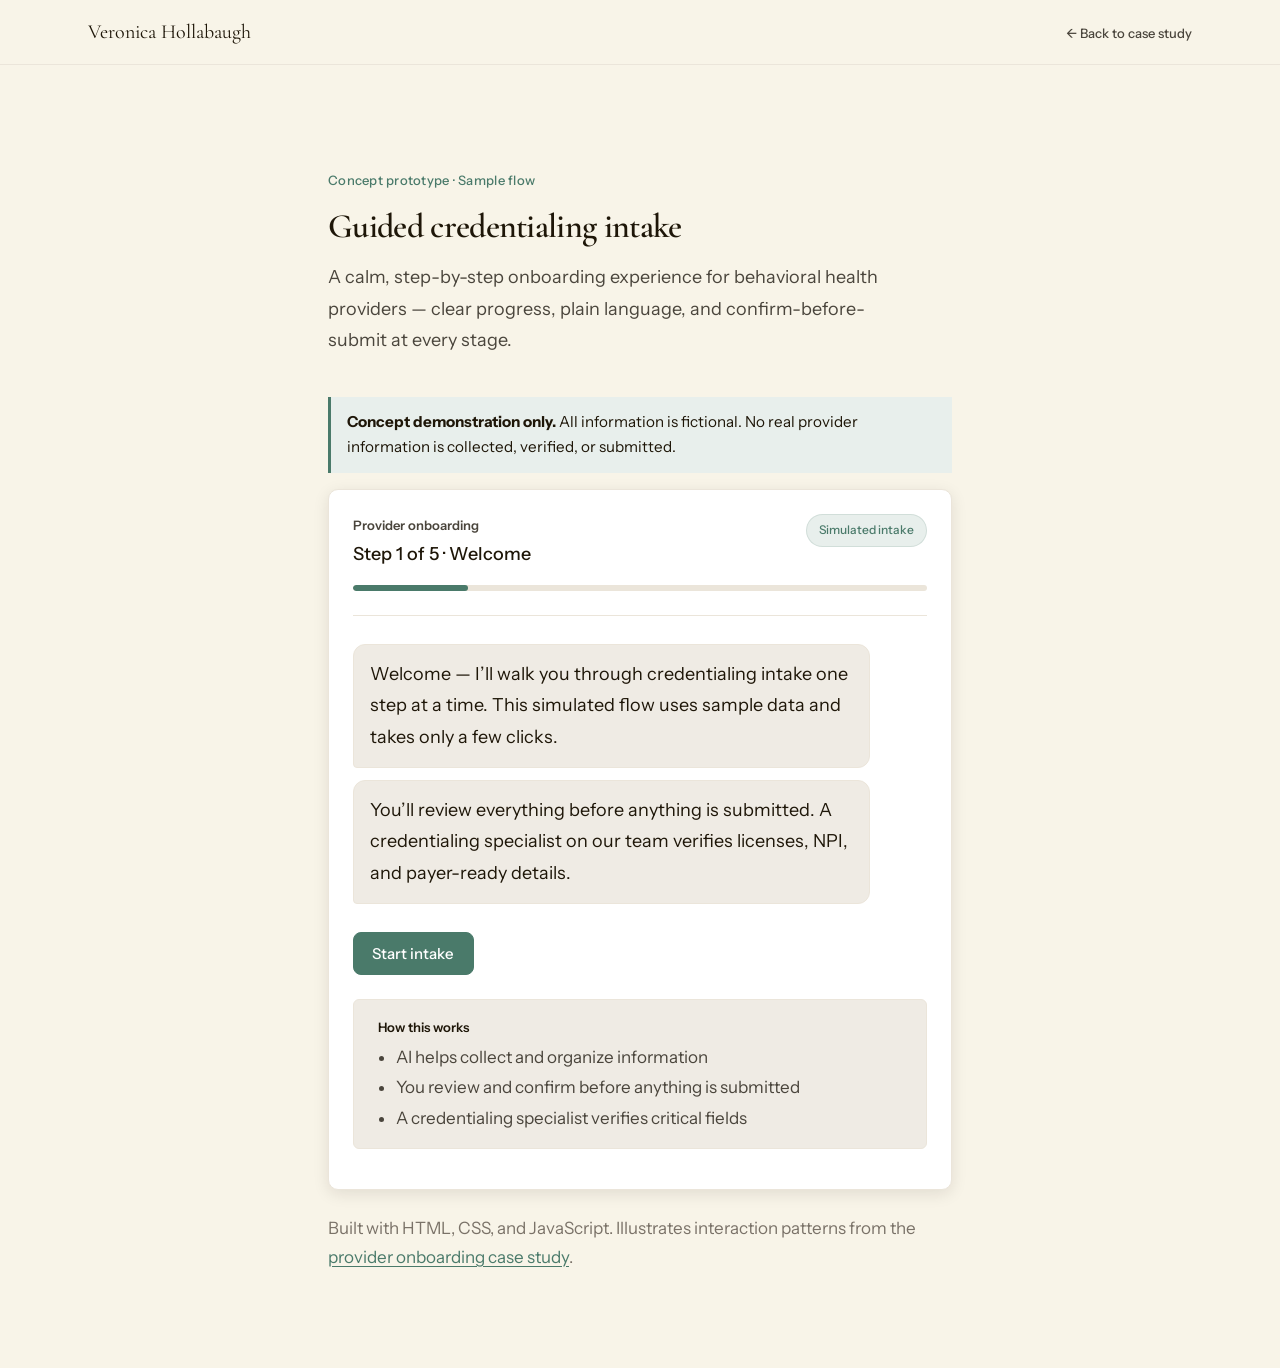
==== commit b42e1fbf: "Refresh portfolio clarity, layout, case studies and prototype labeling" ====
--- a/onboarding-demo.html
+++ b/onboarding-demo.html
@@ -31,14 +31,14 @@
         <p class="demo-lead">A calm, step-by-step onboarding experience for behavioral health providers — clear progress, plain language, and confirm-before-submit at every stage.</p>
       </div>
 
-      <div class="demo-shell" id="demo-app">
+      <p class="demo-disclaimer"><strong>Concept demonstration only.</strong> All information is fictional. No real provider information is collected, verified, or submitted.</p><div class="demo-shell" id="demo-app">
         <div class="demo-shell-header">
           <div class="demo-shell-title-row">
             <div>
               <p class="demo-shell-label">Provider onboarding</p>
               <p class="demo-shell-step" id="step-label">Step 1 of 5 · Welcome</p>
             </div>
-            <span class="demo-secure-badge">Secure intake</span>
+            <span class="demo-secure-badge">Simulated intake</span>
           </div>
           <div class="demo-progress" role="progressbar" aria-valuemin="0" aria-valuemax="100" aria-valuenow="20" id="progress-bar">
             <span class="demo-progress-fill" id="progress-fill"></span>
@@ -72,7 +72,7 @@
           label: 'Step 1 of 5 · Welcome',
           progress: 20,
           messages: [
-            { role: 'assistant', text: 'Welcome — I’ll walk you through credentialing intake one step at a time. Most providers finish in about 15–20 minutes if their CAQH profile is up to date.' },
+            { role: 'assistant', text: 'Welcome — I’ll walk you through credentialing intake one step at a time. This simulated flow uses sample data and takes only a few clicks.' },
             { role: 'assistant', text: 'You’ll review everything before anything is submitted. A credentialing specialist on our team verifies licenses, NPI, and payer-ready details.' }
           ],
           actions: [{ label: 'Start intake', primary: true, next: 1 }]
@@ -81,7 +81,7 @@
           label: 'Step 2 of 5 · NPI',
           progress: 40,
           messages: [
-            { role: 'assistant', text: 'I found an NPI linked to your email. Is <strong>1234567890</strong> correct?' }
+            { role: 'assistant', text: 'This is a fictional NPI for the demo: <strong>1234567890</strong>. Continue?' }
           ],
           actions: [
             { label: 'Yes, that’s correct', primary: true, next: 2 },
@@ -115,15 +115,15 @@
             { role: 'assistant', text: 'After you confirm, your file moves to ops review. You’ll see status updates — not silent processing.' }
           ],
           actions: [
-            { label: 'Confirm & submit to review', primary: true, next: 5 },
+            { label: 'Simulate confirmation', primary: true, next: 5 },
             { label: 'Edit a field', next: 2 }
           ]
         },
         {
-          label: 'Submitted · Under review',
+          label: 'Demo complete · Nothing submitted',
           progress: 100,
           messages: [
-            { role: 'assistant', text: 'Submitted for credentialing review. Current status: <strong>Under ops review</strong>.' },
+            { role: 'assistant', text: 'Demo completed. In a real system, an authorized specialist would review the submission.' },
             { role: 'assistant', text: 'Next: payer enrollment is separate from credentialing submission — you’ll see blockers if anything is missing for first appointment readiness.' }
           ],
           actions: [{ label: 'Restart demo', primary: true, next: 0 }]
--- a/styles.css
+++ b/styles.css
@@ -995,6 +995,413 @@
 .case-tab-panel .case-study {
   padding-top: 0;
   border-top: none;
+}
+
+.case-framing {
+  font-size: var(--text-lead);
+  line-height: 1.55;
+}
+
+.case-scene {
+  margin-top: var(--space-sm);
+  padding: var(--space-sm) var(--space-md);
+  background: rgba(17, 20, 18, 0.35);
+  border-left: 3px solid var(--seafoam);
+  border-radius: 0 var(--radius) var(--radius) 0;
+  font-family: var(--font-ui);
+  font-size: var(--text-sm);
+  line-height: var(--line-prose);
+}
+
+.case-thesis {
+  font-family: var(--font-serif);
+  font-size: var(--text-lead);
+  font-style: italic;
+  color: var(--seafoam-bright) !important;
+}
+
+.kit-note {
+  font-family: var(--font-ui);
+  font-size: var(--text-sm);
+  font-style: italic;
+  color: var(--dark-text-dim);
+  margin: var(--space-sm) 0 0;
+  line-height: var(--line-prose);
+}
+
+.case-grid-inset {
+  margin-top: var(--space-md);
+}
+
+.case-grid-inset .case-block {
+  background: rgba(17, 20, 18, 0.35);
+  border-color: var(--dark-border);
+}
+
+.case-grid-inset .case-block h4 {
+  color: var(--seafoam-bright);
+}
+
+.case-grid-inset .case-block p,
+.case-grid-inset .case-block li {
+  color: var(--dark-text-muted);
+}
+
+.trust-sample-inline {
+  margin-top: var(--space-md);
+  margin-bottom: 0;
+}
+
+.portfolio-throughline {
+  border-left: 3px solid var(--color-accent);
+  background: var(--color-accent-light);
+}
+
+.portfolio-throughline h4 {
+  color: var(--color-accent);
+}
+
+.portfolio-throughline p {
+  font-family: var(--font-ui);
+  font-size: var(--text-base);
+  line-height: var(--line-prose);
+  color: var(--color-text-muted);
+  margin: 0;
+}
+
+.case-framing-light {
+  font-family: var(--font-ui);
+  font-size: var(--text-lead);
+  font-weight: 500;
+  line-height: var(--line-prose);
+  color: var(--color-text);
+  margin-bottom: var(--space-sm);
+}
+
+.case-scene-light {
+  margin-top: var(--space-sm);
+  padding: var(--space-sm) var(--space-md);
+  background: var(--color-bg-alt);
+  border-left: 3px solid var(--color-accent);
+  border-radius: 0 var(--radius) var(--radius) 0;
+  font-family: var(--font-ui);
+  font-size: var(--text-sm);
+  line-height: var(--line-prose);
+  color: var(--color-text-muted);
+}
+
+.verification-email-mock {
+  background: var(--color-bg-card);
+  border: 1px solid var(--color-border);
+  border-radius: var(--radius-lg);
+  overflow: hidden;
+  box-shadow: var(--shadow-sm);
+}
+
+.email-mock-meta {
+  background: var(--color-bg-alt);
+  border-bottom: 1px solid var(--color-border-light);
+  padding: var(--space-sm) var(--space-md);
+  font-family: var(--font-ui);
+  font-size: var(--text-sm);
+  line-height: 1.6;
+  color: var(--color-text-muted);
+}
+
+.email-mock-meta p {
+  margin: 0.2rem 0;
+}
+
+.email-mock-label {
+  font-weight: 600;
+  color: var(--color-text);
+  min-width: 4.5rem;
+  display: inline-block;
+}
+
+.email-mock-body {
+  padding: var(--space-md);
+  font-family: var(--font-ui);
+  font-size: var(--text-sm);
+  line-height: var(--line-prose);
+  color: var(--color-text-muted);
+}
+
+.email-mock-body > p:first-child {
+  margin-top: 0;
+}
+
+.email-mock-fields {
+  margin: var(--space-sm) 0;
+  padding: 0;
+}
+
+.email-mock-field {
+  display: grid;
+  grid-template-columns: 11rem 1fr;
+  gap: var(--space-sm);
+  padding: 0.6rem 0;
+  border-bottom: 1px solid var(--color-border-light);
+}
+
+.email-mock-field:last-of-type {
+  border-bottom: none;
+}
+
+.email-mock-field dt {
+  font-weight: 600;
+  font-size: var(--text-sm);
+  color: var(--color-text);
+  margin: 0;
+}
+
+.email-mock-field dd {
+  margin: 0;
+  color: var(--color-text-muted);
+}
+
+.email-mock-field-critical {
+  background: rgba(74, 122, 106, 0.06);
+  margin: 0 calc(-1 * var(--space-md));
+  padding-left: var(--space-md);
+  padding-right: var(--space-md);
+  border-left: 3px solid var(--color-accent);
+}
+
+.field-tag {
+  font-size: 0.65rem;
+  font-weight: 600;
+  letter-spacing: 0.04em;
+  text-transform: uppercase;
+  color: var(--color-accent);
+  margin-left: 0.35rem;
+}
+
+.email-mock-confirm {
+  margin: var(--space-sm) 0 0;
+  padding: var(--space-sm);
+  background: var(--color-accent-light);
+  border-radius: var(--radius);
+  font-weight: 500;
+  color: var(--color-text);
+}
+
+.email-mock-note {
+  margin: 0;
+  padding: var(--space-sm) var(--space-md);
+  background: var(--color-bg-alt);
+  border-top: 1px solid var(--color-border-light);
+  font-family: var(--font-ui);
+  font-size: 0.8125rem;
+  font-style: italic;
+  color: var(--color-text-light);
+  line-height: var(--line-prose);
+}
+
+.case-guardrail {
+  margin: var(--space-sm) 0;
+  padding: var(--space-sm) var(--space-md);
+  background: rgba(74, 122, 106, 0.08);
+  border: 1px solid rgba(74, 122, 106, 0.25);
+  border-radius: var(--radius);
+  font-family: var(--font-ui);
+  font-size: var(--text-sm);
+  line-height: var(--line-prose);
+  color: var(--color-text-muted);
+}
+
+.ambient-demo-flow {
+  flex-wrap: wrap;
+  gap: var(--space-xs);
+}
+
+.ambient-demo-flow .pipeline-node {
+  font-size: 0.8125rem;
+  min-width: 5.5rem;
+}
+
+.workflow-fit-table .fit-tag {
+  display: inline-block;
+  font-size: 0.6875rem;
+  font-weight: 600;
+  letter-spacing: 0.03em;
+  text-transform: uppercase;
+  padding: 0.15rem 0.45rem;
+  border-radius: 3px;
+  margin-right: 0.35rem;
+  vertical-align: baseline;
+}
+
+.fit-good {
+  background: rgba(74, 122, 106, 0.15);
+  color: var(--color-accent);
+}
+
+.fit-partial {
+  background: rgba(180, 140, 60, 0.15);
+  color: #8a6a20;
+}
+
+.fit-poor {
+  background: rgba(120, 80, 80, 0.12);
+  color: #7a5050;
+}
+
+.demo-trust-flow {
+  list-style: none;
+  margin: 0;
+  padding: 0;
+  border: 1px solid var(--color-border);
+  border-radius: var(--radius-lg);
+  overflow: hidden;
+  background: var(--color-bg-card);
+}
+
+.demo-trust-step {
+  display: grid;
+  grid-template-columns: 2.5rem 1fr;
+  gap: var(--space-sm);
+  padding: var(--space-sm) var(--space-md);
+  border-bottom: 1px solid var(--color-border-light);
+  font-family: var(--font-ui);
+  font-size: var(--text-sm);
+  line-height: var(--line-prose);
+  color: var(--color-text-muted);
+}
+
+.demo-trust-step:last-child {
+  border-bottom: none;
+}
+
+.demo-trust-step-critical {
+  background: rgba(74, 122, 106, 0.06);
+  border-left: 3px solid var(--color-accent);
+}
+
+.demo-step-num {
+  font-family: var(--font-mono);
+  font-size: 0.75rem;
+  font-weight: 500;
+  color: var(--color-text-light);
+  padding-top: 0.15rem;
+}
+
+.demo-trust-step strong {
+  display: block;
+  color: var(--color-text);
+  margin-bottom: 0.25rem;
+}
+
+.demo-trust-step p {
+  margin: 0 0 0.5rem;
+}
+
+.trust-note {
+  display: inline-block;
+  font-size: 0.6875rem;
+  font-weight: 600;
+  letter-spacing: 0.02em;
+  padding: 0.2rem 0.5rem;
+  border-radius: 3px;
+}
+
+.trust-neutral {
+  background: var(--color-bg-alt);
+  color: var(--color-text-light);
+}
+
+.trust-risk {
+  background: rgba(180, 140, 60, 0.12);
+  color: #8a6a20;
+}
+
+.trust-win {
+  background: rgba(74, 122, 106, 0.15);
+  color: var(--color-accent);
+}
+
+.objection-list {
+  list-style: none;
+  margin: 0;
+  padding: 0;
+}
+
+.objection-list li {
+  padding: var(--space-sm) 0;
+  border-bottom: 1px solid var(--color-border-light);
+  font-family: var(--font-ui);
+  font-size: var(--text-sm);
+  line-height: var(--line-prose);
+  color: var(--color-text-muted);
+}
+
+.objection-list li:last-child {
+  border-bottom: none;
+}
+
+.objection-list strong {
+  display: block;
+  color: var(--color-text);
+  margin-bottom: 0.35rem;
+}
+
+.objection-list p {
+  margin: 0;
+}
+
+.limits-list {
+  margin: 0;
+  padding-left: 1.25rem;
+  font-family: var(--font-ui);
+  font-size: var(--text-sm);
+  line-height: var(--line-prose);
+  color: var(--color-text-muted);
+}
+
+.limits-list li {
+  margin-bottom: 0.4rem;
+}
+
+.anti-metric-note {
+  margin-top: var(--space-sm);
+  padding: var(--space-sm);
+  background: var(--color-bg-alt);
+  border-left: 3px solid var(--color-accent);
+  border-radius: 0 var(--radius) var(--radius) 0;
+  font-family: var(--font-ui);
+  font-size: var(--text-sm);
+  line-height: var(--line-prose);
+  color: var(--color-text-muted);
+}
+
+.illustrative-callout {
+  margin-top: var(--space-sm);
+  padding: var(--space-md);
+  background: var(--color-bg-alt);
+  border: 1px dashed var(--color-border);
+  border-radius: var(--radius-lg);
+}
+
+.illustrative-label {
+  margin: 0 0 var(--space-sm);
+  font-family: var(--font-mono);
+  font-size: 0.6875rem;
+  font-weight: 500;
+  letter-spacing: 0.04em;
+  text-transform: uppercase;
+  color: var(--color-text-light);
+}
+
+.illustrative-callout p {
+  margin: 0 0 0.5rem;
+  font-family: var(--font-ui);
+  font-size: var(--text-sm);
+  line-height: var(--line-prose);
+  color: var(--color-text-muted);
+}
+
+.illustrative-callout p:last-child {
+  margin-bottom: 0;
 }
 
 /* About */
@@ -3394,6 +3801,23 @@
     grid-template-columns: 1fr;
   }
 
+  .email-mock-field {
+    grid-template-columns: 1fr;
+    gap: 0.25rem;
+  }
+
+  .demo-trust-step {
+    grid-template-columns: 1fr;
+  }
+
+  .demo-step-num {
+    margin-bottom: 0.25rem;
+  }
+
+  .ambient-demo-flow .pipeline-arrow {
+    display: none;
+  }
+
   .before-after {
     grid-template-columns: 1fr;
   }
@@ -3445,3 +3869,119 @@
     text-align: center;
   }
 }
+
+
+/* Experience */
+
+.exp-list {
+  list-style: none;
+  padding: 0;
+  margin: 0 0 var(--space-xl);
+}
+
+.exp-item {
+  padding: var(--space-md) 0 var(--space-lg);
+  border-top: 1px solid var(--color-border);
+}
+
+.exp-item:last-child {
+  border-bottom: 1px solid var(--color-border);
+}
+
+.exp-head {
+  display: flex;
+  justify-content: space-between;
+  align-items: baseline;
+  gap: var(--space-md);
+  flex-wrap: wrap;
+  margin-bottom: var(--space-sm);
+}
+
+.exp-role {
+  font-family: var(--font-serif);
+  font-size: 1.55rem;
+  font-weight: 600;
+  line-height: 1.2;
+  margin: 0 0 0.25rem;
+  color: var(--color-text);
+}
+
+.exp-org {
+  font-family: var(--font-ui);
+  font-size: var(--text-sm);
+  color: var(--color-text-muted);
+  margin: 0;
+}
+
+.exp-org a {
+  color: var(--color-accent);
+}
+
+.exp-dates {
+  font-family: var(--font-mono);
+  font-size: 0.7rem;
+  letter-spacing: 0.1em;
+  text-transform: uppercase;
+  color: var(--color-text-light);
+  margin: 0;
+  white-space: nowrap;
+}
+
+.exp-bullets {
+  list-style: none;
+  padding: 0;
+  margin: 0;
+  max-width: 52rem;
+}
+
+.exp-bullets li {
+  position: relative;
+  padding-left: 1.25rem;
+  margin-bottom: 0.55rem;
+  font-family: var(--font-ui);
+  font-size: var(--text-sm);
+  line-height: var(--line-prose);
+  color: var(--color-text-muted);
+}
+
+.exp-bullets li::before {
+  content: "";
+  position: absolute;
+  left: 0;
+  top: 0.78em;
+  width: 0.45rem;
+  height: 0.45rem;
+  border-radius: 50%;
+  background: var(--seafoam);
+  opacity: 0.8;
+}
+
+.exp-grid {
+  display: grid;
+  grid-template-columns: 1fr 1fr;
+  gap: var(--space-xl);
+  align-items: start;
+}
+
+@media (max-width: 760px) {
+  .exp-grid {
+    grid-template-columns: 1fr;
+    gap: var(--space-lg);
+  }
+  .exp-role {
+    font-size: 1.35rem;
+  }
+}
+
+.hero-dark .hero-lead:has(+ .hero-lead-secondary) {
+  margin-bottom: var(--space-sm);
+}
+
+.hero-dark .hero-lead-secondary {
+  margin-top: 0;
+  opacity: 0.85;
+}
+
+/* Featured projects and updated reading hierarchy */
+body{font-family:var(--font-ui);line-height:1.7}h1,h2,h3,h4,.lead,.work-flagship-title{font-family:var(--font-serif)}.hero-lead{max-width:49rem}.section-desc{max-width:52rem}
+.featured-projects{display:grid;grid-template-columns:repeat(3,minmax(0,1fr));gap:1.1rem;margin:2rem 0 1.1rem}.featured-project{display:flex;flex-direction:column;background:#fff;border:1px solid var(--color-border);border-radius:10px;overflow:hidden;text-decoration:none;color:var(--color-text);transition:box-shadow .2s,transform .2s}.featured-project:hover,.featured-project:focus-visible{box-shadow:var(--shadow-md);transform:translateY(-3px)}.featured-art{height:145px;position:relative;overflow:hidden}.art-kodama{background:radial-gradient(circle at 78% 20%,#7da58d,#233f37 68%)}.art-handoff{background:linear-gradient(135deg,#426364,#1c2f34)}.art-onboard{background:linear-gradient(130deg,#d6e7dd,#9abfb0)}.art-label{position:absolute;bottom:13px;left:15px;color:#f4f7f2;font:500 .65rem var(--font-mono);letter-spacing:.1em}.art-onboard .art-label{color:#284c40}.art-orbit{position:absolute;border:1px solid #c1e0cd;border-radius:50%;width:94px;height:94px;right:20%;top:15px;box-shadow:0 0 0 20px #ffffff13,0 0 0 42px #ffffff0b}.art-symbol,.art-steps{position:absolute;top:35px;left:25%;font-size:2.6rem;letter-spacing:16px;color:#cfdfd7}.art-steps{color:#437262}.featured-copy{display:flex;flex:1;flex-direction:column;gap:.45rem;padding:1.2rem}.featured-kicker{color:var(--color-accent);font:500 .67rem var(--font-mono);text-transform:uppercase;letter-spacing:.06em}.featured-copy h3{margin:0;font-size:1.6rem;line-height:1.15}.featured-copy p{font:400 .95rem/1.65 var(--font-ui);margin:0;color:var(--color-text-muted);flex:1}.featured-more{color:var(--color-accent);font:500 .87rem var(--font-ui);margin-top:.5rem}.featured-secondary{font:400 .9rem var(--font-ui);margin-bottom:2rem;color:var(--color-text-muted)}.demo-disclaimer{border-left:3px solid var(--color-accent);background:var(--color-accent-light);padding:.85rem 1rem;font:400 .95rem/1.6 var(--font-ui)}@media(max-width:760px){.featured-projects{grid-template-columns:1fr}.featured-project{flex-direction:row}.featured-art{height:auto;min-height:160px;flex:0 0 30%}}@media(max-width:480px){.featured-project{flex-direction:column}.featured-art{height:110px;min-height:110px}.featured-copy{padding:1rem}}@media(prefers-reduced-motion:reduce){.featured-project{transition:none}.featured-project:hover{transform:none}}
